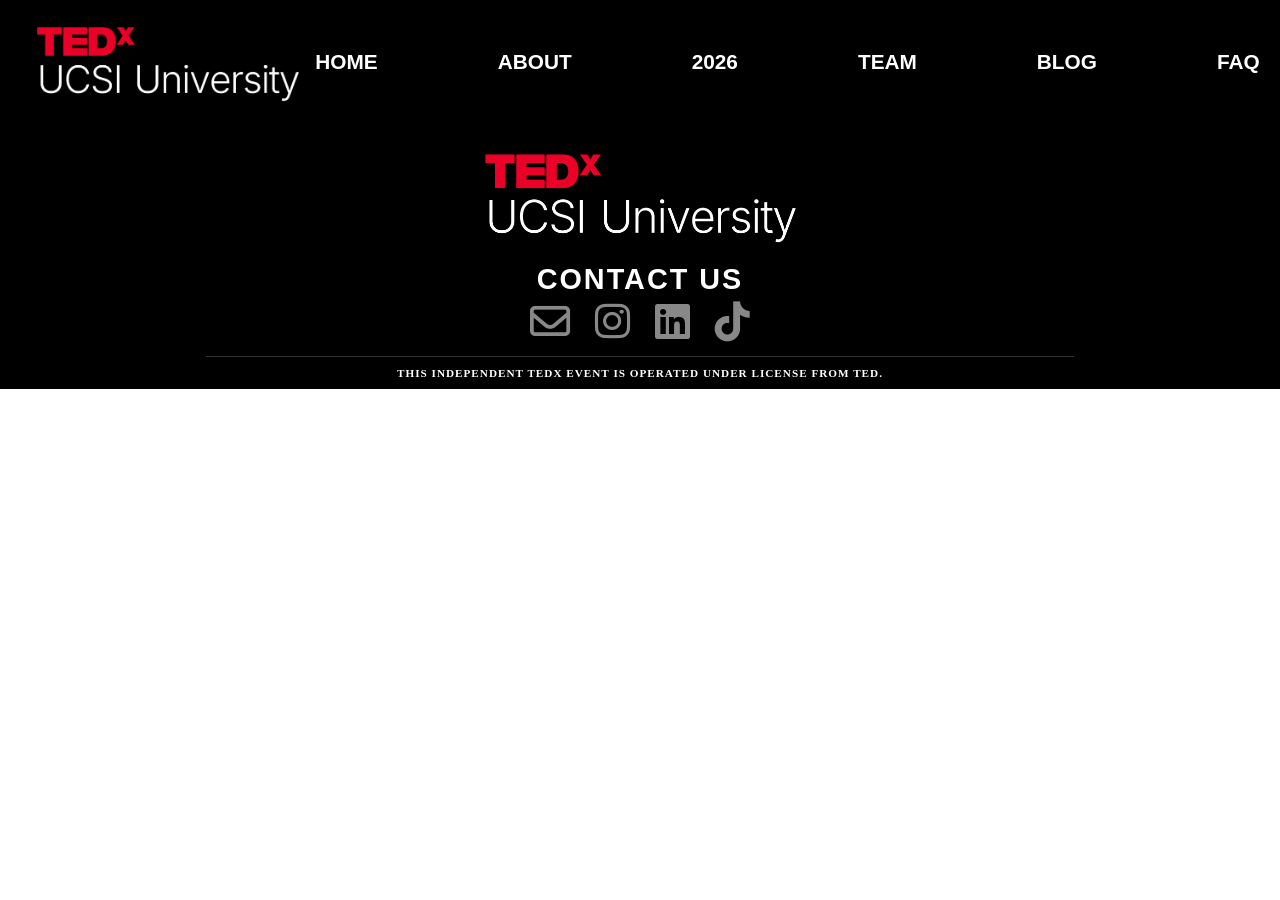
==== 2026.html @ f8093a74 "First draft for mobile view" ====
<!DOCTYPE html>
<html>
    <head>
        <meta charset="UTF-8">
        <meta name="viewport" content="width=device-width, initial-scale=1.0">
        <!--Css for header and footer-->
            <link rel="stylesheet" href="./CSS/header.css">
            <link rel="stylesheet" href="./CSS/footer.css">
            <link rel="stylesheet" href="https://cdnjs.cloudflare.com/ajax/libs/font-awesome/6.0.0/css/all.min.css">
        <!--End of commend-->
        <!-- Below is css for this page only-->
            <link rel="stylesheet" href="./CSS/2026Page.css">
        <!-- End of Comment-->
    </head>
    <body>
        <header class="pc_header">
            <div class="logo_container">
                <a href="./index.html">
                    <img src="./resources/TEDxUCSI Logo (White).webp" alt="TEDxUCSI University Logo" class="logo-img">
                </a>
            </div>

            <input type="checkbox" id="menu-toggle" class="menu-checkbox">
            <label for="menu-toggle" class="hamburger-btn">
                <span></span>
                <span></span>
                <span></span>
            </label>
            
            <nav class="pc-nav">
                <ul>
                    <li> <a href="./index.html">Home</a> </li>
                    <li> <a href="./about.html">About</a> </li>
                    <li> <a href="#">2026</a> </li>
                    <li> <a href="./Team.html">Team</a> </li>
                    <li> <a href="">Blog</a> </li>
                    <li> <a href="./FAQ.html">FAQ</a> </li>
                </ul>
            </nav>
        </header>





        <footer class="footer">
            
            <div class="footer-logo-container">
                <img src="./resources/TEDxUCSI Logo (White).webp" alt="TEDxUCSI University Logo" class="footer-tedx-logo">
            </div>

            <div class="contact-section">
                <h3>CONTACT US</h3>
                <div class="social-media-icons">
                    <a href="mailto:tedxucsi2026@gmail.com" target="_blank"><i class="fa-regular fa-envelope"></i></a>
                    <a href="https://www.instagram.com/tedxucsi2026?igsh=a2pyb3RjNTJsa2dx"  target="_blank"><i class="fa-brands fa-instagram"></i></a>
                    <a href="https://www.linkedin.com/in/tedx-ucsi-university-1381083b3/"  target="_blank"><i class="fa-brands fa-linkedin"></i></a>
                    <a href="https://www.tiktok.com/@tedxucsi20264?_r=1&_t=ZS-96Vn5EjVBw5"  target="_blank"><i class="fa-brands fa-tiktok"></i></a>
                </div>
            </div>

            <p class="license-text"> THIS INDEPENDENT TEDx EVENT IS OPERATED UNDER LICENSE FROM TED.</p>
        </footer>
    </body>
</html>
---- CSS/header.css ----
*{
    margin:0;
    padding:0;
    box-sizing: border-box;
}

header.pc_header{
    background-color: black;
    display:flex;
    justify-content: space-between;
    align-items: center;
    padding:10px 20px;
}

/* Hide the mobile elements completely on Desktop PC view */
.menu-checkbox, .hamburger-btn {
    display: none;
}

img.logo-img{
    max-width:300px;
    max-height:100px;
}

nav.pc-nav{
    color:white;
    margin-left: auto;
    padding-right: 2rem;
}

.pc-nav ul{
    display:flex;
    list-style: none;
    gap: 7.5rem;
}

.pc-nav a{
    text-decoration: none;
    font-weight: 600;
    font-size: 1.3rem;
    transition: 0.3s;
    color:white;
    font-weight: bold;
    font-family: 'Helvetica', 'Arial', sans-serif;
    text-transform: uppercase;
}

.pc-nav a:hover{
    text-decoration: underline;
}

/* ===================================================
   MOBILE-ONLY RESPONSIVE BREAKPOINT (768px and below)
   =================================================== */
@media (max-width: 768px) {
    header.pc_header {
        position: relative; /* Anchor for absolute positioning */
        padding: 15px 20px;
    }

    /* 1. Make the Hamburger lines visible on phones */
    .hamburger-btn {
        display: flex;
        flex-direction: column;
        gap: 5px;
        cursor: pointer;
        padding: 5px;
    }

    .hamburger-btn span {
        display: block;
        width: 28px;
        height: 3px;
        background-color: white;
        transition: 0.3s ease;
    }

    /* 2. Convert Nav into a vertical full-width dropdown box */
    nav.pc-nav {
        display: none; /* Hidden by default */
        position: absolute;
        top: 100%; /* Drops down flush beneath header bar */
        left: 0;
        width: 100%;
        background-color: #0c0c0c; /* Dark premium backdrop */
        padding: 25px 0;
        margin-left: 0;
        z-index: 999;
    }
    .pc-nav ul {
        flex-direction: column; /* Flips horizontally into a neat column list */
        align-items: center;
        gap: 2rem; /* Comfortable touch target sizing for fingers */
    }
    .pc-nav a {
        font-size: 1.2rem;
        display: block;
        width: 100%;
        text-align: center;
    }

    /* 4. Trigger state to open menu when checkbox is activated */
    .menu-checkbox:checked ~ nav.pc-nav {
        display: block;
    }

    /* 5. Animation logic to turn the hamburger into a red 'X' when open */
    .menu-checkbox:checked ~ .hamburger-btn span:nth-child(1) {
        transform: translateY(8px) rotate(45deg);
        background-color: #e62b1e; /* Iconic TED Red */
    }
    .menu-checkbox:checked ~ .hamburger-btn span:nth-child(2) {
        opacity: 0;
    }
    .menu-checkbox:checked ~ .hamburger-btn span:nth-child(3) {
        transform: translateY(-8px) rotate(-45deg);
        background-color: #e62b1e;
    }
}
---- CSS/footer.css ----
.footer-tedx-logo {
    width: 100%;
    max-width: 350px;
    height: auto;
    display: block;
    margin: 0 auto 5px auto; 
}

.footer{
    background-color: black;
    color:white;
    padding: 10px 20px;
    display: flex;
    flex-direction: column;
    align-items: center;
    text-align: center;
    gap: 5px;
}

.contact-section h3 {
    font-family: 'Bebas Neue', sans-serif;
    letter-spacing: 2px;
    font-size: 1.8rem;
    margin: 0;
    padding: 0;
}

.social-media-icons {
    display: flex;
    justify-content: center;
    gap: 25px;
    margin-top: 5px;
}

.social-media-icons a {
    text-decoration: none;
}

.social-media-icons a i {
    color: #888888; /* The Grey you wanted */
    font-size: 2.5rem; /* Larger size */
    transition: 0.3s;
}

.social-media-icons a i:hover {
    color: #ffffff; /* Turns white on hover */
    transform: scale(1.1); /* Subtle grow effect */
}

.license-text {
    font-size: 0.7rem;
    font-weight: 800;
    letter-spacing: 1px;
    text-transform: uppercase;
    border-top: 1px solid #333; /* The horizontal line */
    padding-top: 10px;
    margin-top: 10px;
    width: 70%; /* Narrower line to look more centralized */
    text-align: center;
}

/* ===================================================
   GLOBAL FOOTER MOBILE SCALING
   =================================================== */
@media (max-width: 768px) {
    .footer {
        padding: 40px 15px; /* Shrinks container box height room */
    }

    .footer-tedx-logo {
        max-width: 240px; /* Scales down official logo image presentation slightly */
    }

    .contact-section h3 {
        font-size: 1.5rem;
    }

    .social-icons {
        gap: 30px; /* Widens clickable thumb layout targets for mobile fingers */
    }

    .social-icons a i {
        font-size: 1.8rem; /* Scales icon glyphs gracefully */
    }

    .license-text {
        width: 90%; /* Expands separator border line to frame mobile screen edges beautifully */
        font-size: 0.6rem;
        line-height: 1.5;
    }
}
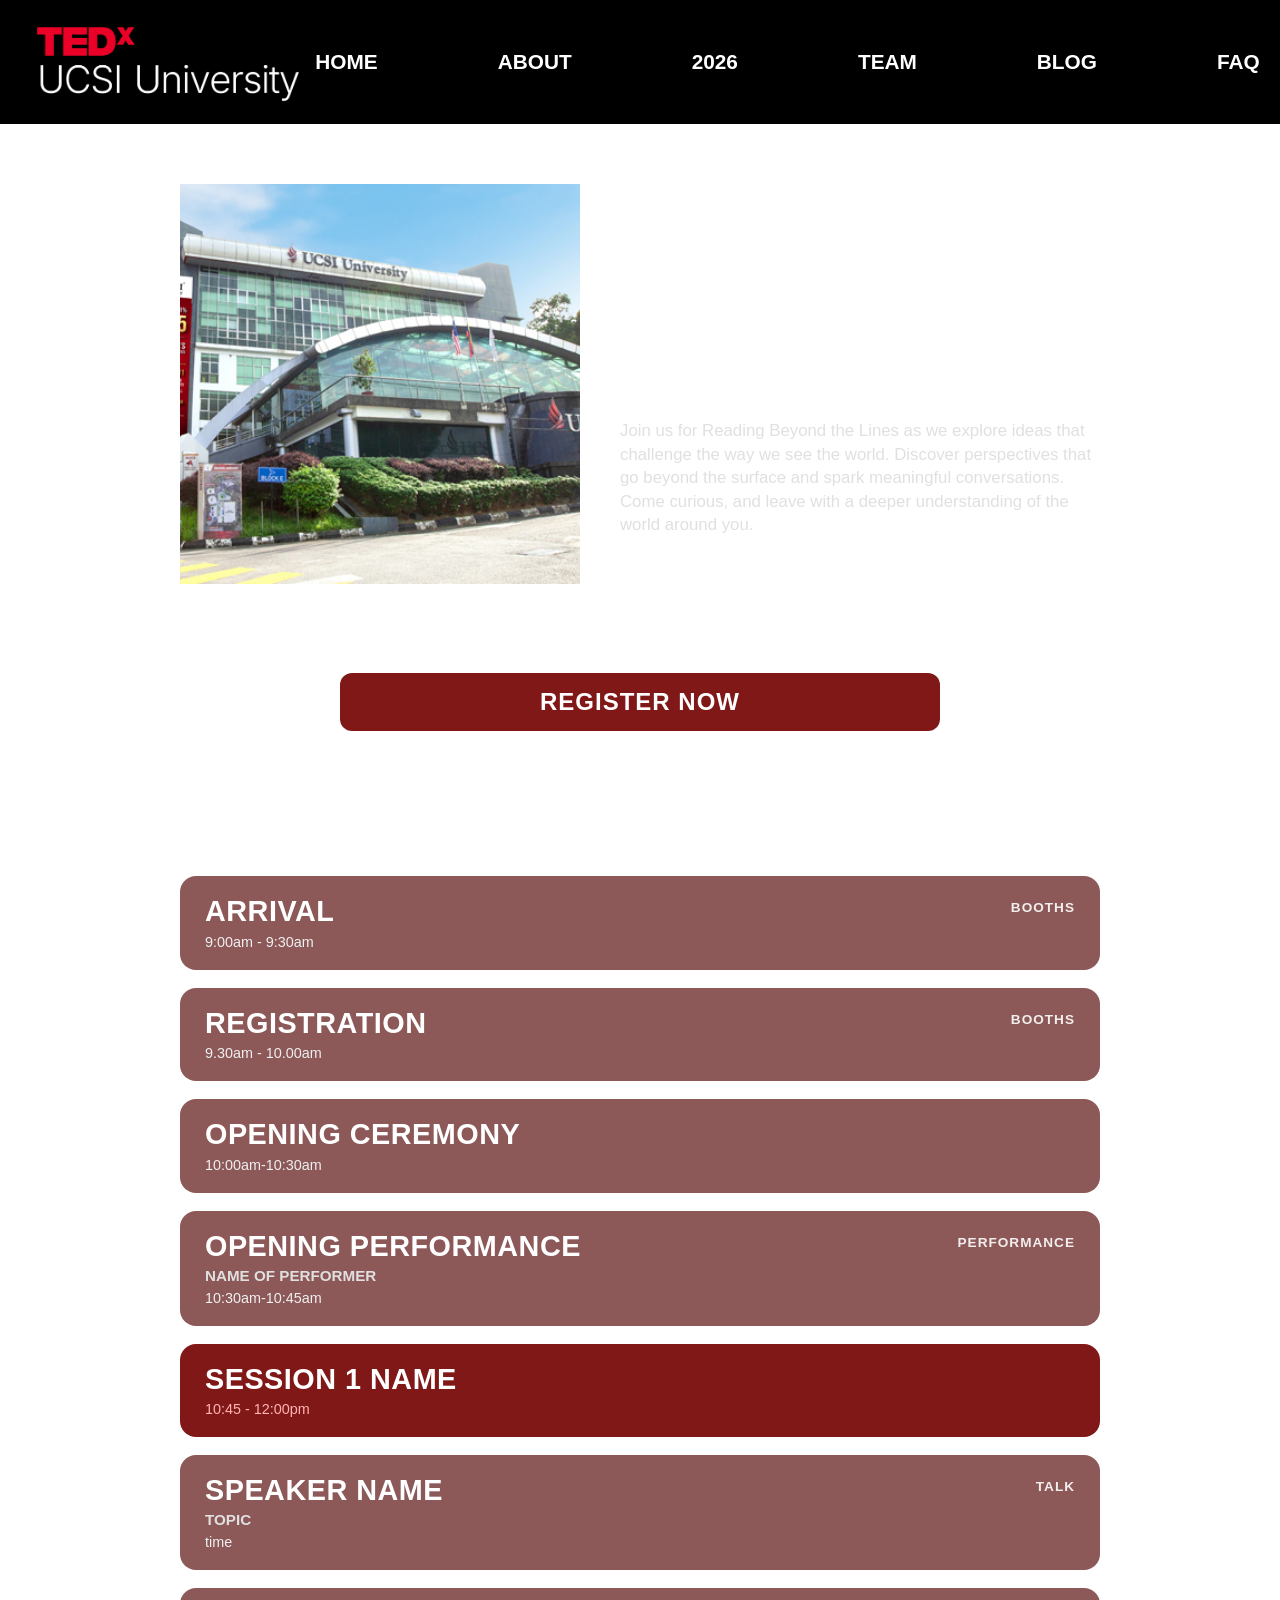
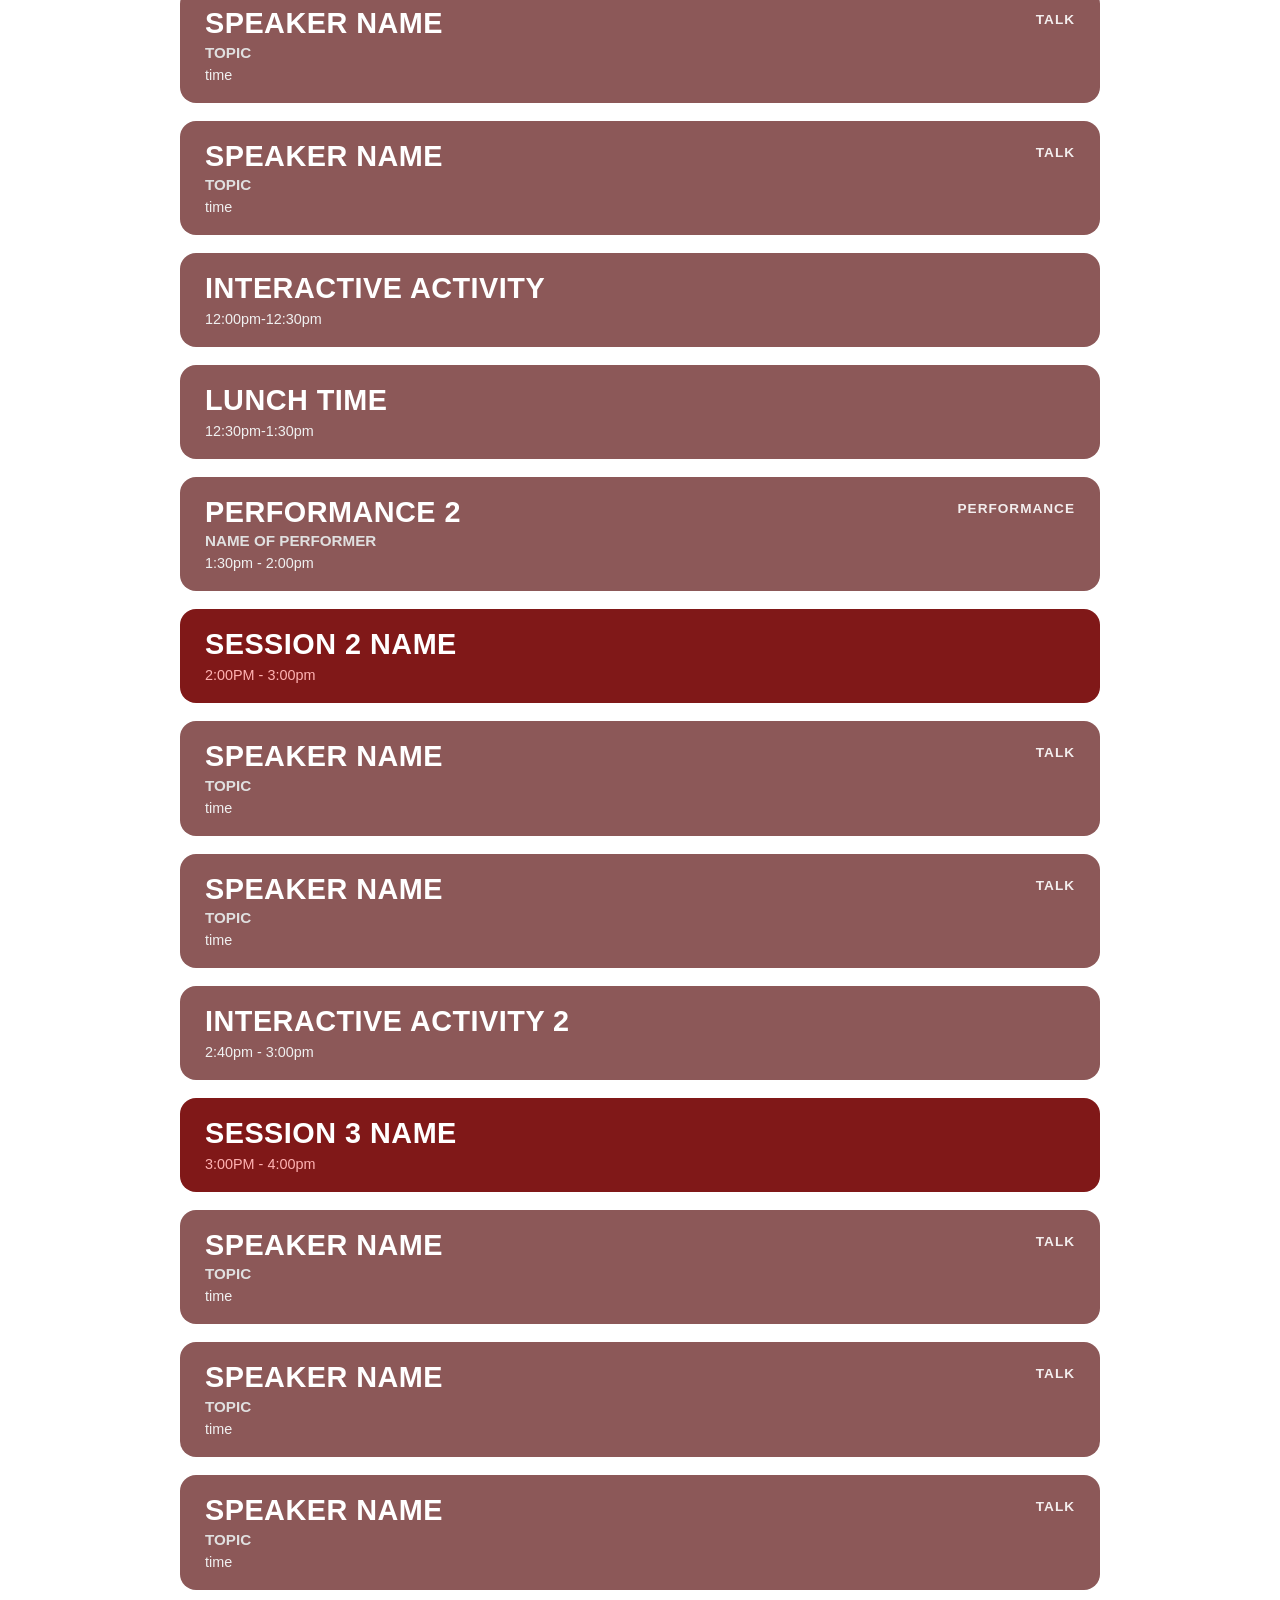
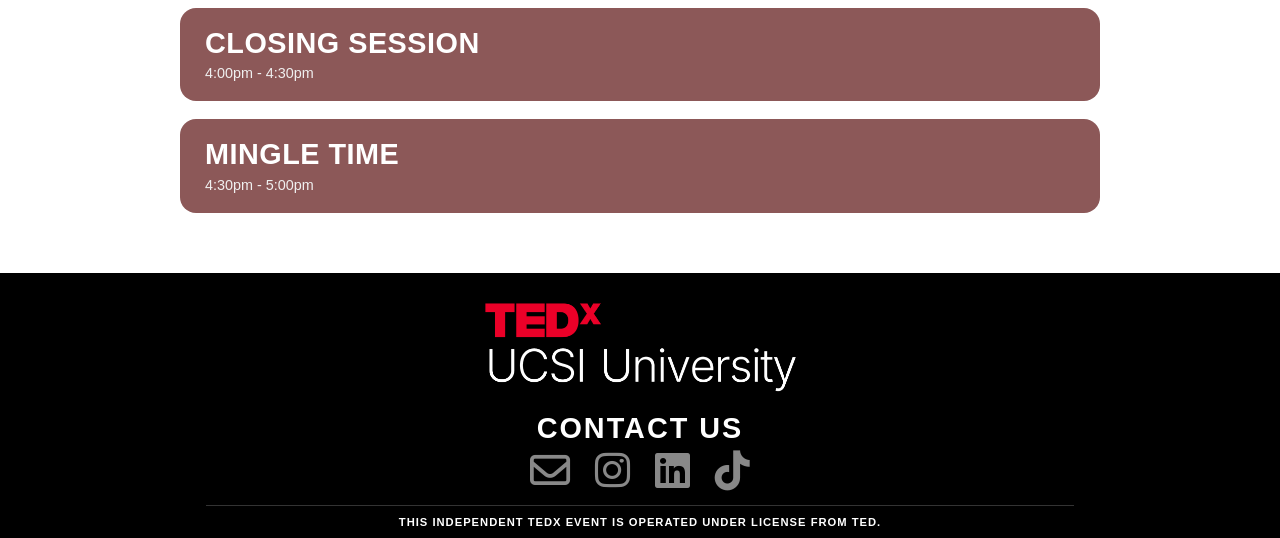
==== commit 054a7239: "Created 2026 page html, css, and javascript" ====
--- a/2026.html
+++ b/2026.html
@@ -39,8 +39,359 @@
             </nav>
         </header>
 
-
-
+        <script src="./Javascript/2026.js"></script>
+
+        <section class="hero-section">
+            <div class="container">
+                
+                <!-- Left Column: Image and Location -->
+                <div class="left-col">
+                    <div class="image-wrapper">
+                        <img src="./resources/About_img_1.png" alt="Main Logo Thingy" class="placeholder-img">
+                    </div>
+                    <div class="location-info">
+                        <p class="date-text">DATE</p>
+                        <p class="venue-text">UCSI UNIVERSITY, BLOCK G, BLAH BAH</p>
+                    </div>
+                </div>
+
+                <!-- Right Column: Event Details -->
+                <div class="right-col">
+                    <h1 class="event-highlights">
+                        8 SPEAKERS<br>
+                        3 SECTION<br>
+                        2 PERFORMANCES<br>
+                        ACTIVTIES<br>
+                        REFRESHMENTS
+                    </h1>
+                    <p class="event-description">
+                        Join us for Reading Beyond the Lines as we explore ideas that challenge the way we see the world. Discover perspectives that go beyond the surface and spark meaningful conversations. Come curious, and leave with a deeper understanding of the world around you.
+                    </p>
+                </div>
+
+            </div>
+
+            <!-- Centered Register Button -->
+            <div class="button-container">
+                <a href="#" class="register-btn">REGISTER NOW</a>
+            </div>
+        </section>
+        
+        <section class="schedule-section">
+            <h2 class="section-title">YOUR DAY AHEAD:</h2>
+
+            <div class="schedule-container">
+                
+                <div class="schedule-card variant-light">
+                    <div class="card-left">
+                        <h3 class="card-title">Arrival</h3>
+                        <p class="card-subtitle">9:00am - 9:30am</p>
+                    </div>
+                    <div class="card-right">
+                        <span class="category-tag">BOOTHS</span>
+                    </div>
+                </div>
+
+                <div class="schedule-card variant-light">
+                    <div class="card-left">
+                        <h3 class="card-title">REGISTRATION</h3>
+                        <p class="card-subtitle">9.30am - 10.00am</p>
+                    </div>
+                    <div class="card-right">
+                        <span class="category-tag">BOOTHS</span>
+                    </div>
+                </div>
+
+                <div class="schedule-card variant-light">
+                    <div class="card-left">
+                        <h3 class="card-title">OPENING CEREMONY</h3>
+                        <p class="card-subtitle">10:00am-10:30am</p>
+                    </div>
+                    <div class="card-right"></div>
+                </div>
+
+                <div class="schedule-card variant-light clickable-card" 
+                    data-popup-target
+                    data-name="PERFORMANCE TITLE"
+                    data-title="By NAME OF PERFORMER"
+                    data-image="./resources/About_img_1.png"
+                    data-bio="An acoustic musical performance designed to inspire creative thinking and cultural harmony during the break.">
+                    <div class="card-left">
+                        <h3 class="card-title">OPENING PERFORMANCE</h3>
+                        <p class="card-extra-info">NAME OF PERFORMER</p>
+                        <p class="card-subtitle">10:30am-10:45am</p>
+                    </div>
+                    <div class="card-right">
+                        <span class="category-tag">PERFORMANCE</span>
+                    </div>
+                </div>
+
+                <div class="schedule-card variant-dark">
+                    <div class="card-left">
+                        <h3 class="card-title">SESSION 1 NAME</h3>
+                        <p class="card-subtitle highlight-time">10:45 - 12:00pm</p>
+                    </div>
+                    <div class="card-right"></div>
+                </div>
+
+                <div class="schedule-card variant-light clickable-card" 
+                    data-popup-target
+                    data-name="SPEAKER 1"
+                    data-title="Thier title: professor smt"
+                    data-image="https://picsum.photos/400/400"
+                    data-bio="Professor Smt is an expert in computer science education at UCSI. This talk covers emerging trends in infrastructure, networking, and security frameworks for 2026.">
+                    <div class="card-left">
+                        <h3 class="card-title">SPEAKER NAME</h3>
+                        <p class="card-extra-info">topic</p>
+                        <p class="card-subtitle">time</p>
+                    </div>
+                    <div class="card-right">
+                        <span class="category-tag">TALK</span>
+                    </div>
+                </div>
+
+                <div class="schedule-card variant-light clickable-card" 
+                    data-popup-target
+                    data-name="SPEAKER 2"
+                    data-title="Thier title: professor smt"
+                    data-image="https://picsum.photos/400/400"
+                    data-bio="Professor Smt is an expert in computer science education at UCSI. This talk covers emerging trends in infrastructure, networking, and security frameworks for 2026.">
+                    <div class="card-left">
+                        <h3 class="card-title">SPEAKER NAME</h3>
+                        <p class="card-extra-info">topic</p>
+                        <p class="card-subtitle">time</p>
+                    </div>
+                    <div class="card-right">
+                        <span class="category-tag">TALK</span>
+                    </div>
+                </div>
+
+                <div class="schedule-card variant-light clickable-card" 
+                    data-popup-target
+                    data-name="SPEAKER 3"
+                    data-title="Thier title: professor smt"
+                    data-image="https://picsum.photos/400/400"
+                    data-bio="Professor Smt is an expert in computer science education at UCSI. This talk covers emerging trends in infrastructure, networking, and security frameworks for 2026.">
+                    <div class="card-left">
+                        <h3 class="card-title">SPEAKER NAME</h3>
+                        <p class="card-extra-info">topic</p>
+                        <p class="card-subtitle">time</p>
+                    </div>
+                    <div class="card-right">
+                        <span class="category-tag">TALK</span>
+                    </div>
+                </div>
+
+                <div class="schedule-card variant-light">
+                    <div class="card-left">
+                        <h3 class="card-title">INTERACTIVE ACTIVITY</h3>
+                        <p class="card-subtitle">12:00pm-12:30pm</p>
+                    </div>
+                    <div class="card-right"></div>
+                </div>
+
+                <div class="schedule-card variant-light">
+                    <div class="card-left">
+                        <h3 class="card-title">LUNCH TIME</h3>
+                        <p class="card-subtitle">12:30pm-1:30pm</p>
+                    </div>
+                    <div class="card-right"></div>
+                </div>
+
+                <div class="schedule-card variant-light clickable-card" 
+                    data-popup-target
+                    data-name="PERFORMANCE TITLE"
+                    data-title="By NAME OF PERFORMER"
+                    data-image="./resources/About_img_1.png"
+                    data-bio="An acoustic musical performance designed to inspire creative thinking and cultural harmony during the break.">
+                    <div class="card-left">
+                        <h3 class="card-title">PERFORMANCE 2</h3>
+                        <p class="card-extra-info">NAME OF PERFORMER</p>
+                        <p class="card-subtitle">1:30pm - 2:00pm</p>
+                    </div>
+                    <div class="card-right">
+                        <span class="category-tag">PERFORMANCE</span>
+                    </div>
+                </div>
+
+                <div class="schedule-card variant-dark">
+                    <div class="card-left">
+                        <h3 class="card-title">SESSION 2 NAME</h3>
+                        <p class="card-subtitle highlight-time">2:00PM - 3:00pm</p>
+                    </div>
+                    <div class="card-right"></div>
+                </div>
+
+                <div class="schedule-card variant-light clickable-card" 
+                    data-popup-target
+                    data-name="SPEAKER 4"
+                    data-title="Thier title: professor smt"
+                    data-image="https://picsum.photos/400/400"
+                    data-bio="Professor Smt is an expert in computer science education at UCSI. This talk covers emerging trends in infrastructure, networking, and security frameworks for 2026.">
+                    <div class="card-left">
+                        <h3 class="card-title">SPEAKER NAME</h3>
+                        <p class="card-extra-info">topic</p>
+                        <p class="card-subtitle">time</p>
+                    </div>
+                    <div class="card-right">
+                        <span class="category-tag">TALK</span>
+                    </div>
+                </div>
+
+                <div class="schedule-card variant-light clickable-card" 
+                    data-popup-target
+                    data-name="SPEAKER 5"
+                    data-title="Thier title: professor smt"
+                    data-image="https://picsum.photos/400/400"
+                    data-bio="Professor Smt is an expert in computer science education at UCSI. This talk covers emerging trends in infrastructure, networking, and security frameworks for 2026.">
+                    <div class="card-left">
+                        <h3 class="card-title">SPEAKER NAME</h3>
+                        <p class="card-extra-info">topic</p>
+                        <p class="card-subtitle">time</p>
+                    </div>
+                    <div class="card-right">
+                        <span class="category-tag">TALK</span>
+                    </div>
+                </div>
+
+                <div class="schedule-card variant-light">
+                    <div class="card-left">
+                        <h3 class="card-title">INTERACTIVE ACTIVITY 2</h3>
+                        <p class="card-subtitle">2:40pm - 3:00pm</p>
+                    </div>
+                    <div class="card-right"></div>
+                </div>
+
+                <div class="schedule-card variant-dark">
+                    <div class="card-left">
+                        <h3 class="card-title">SESSION 3 NAME</h3>
+                        <p class="card-subtitle highlight-time">3:00PM - 4:00pm</p>
+                    </div>
+                    <div class="card-right"></div>
+                </div>              
+
+                <div class="schedule-card variant-light clickable-card" 
+                    data-popup-target
+                    data-name="SPEAKER 6"
+                    data-title="Thier title: professor smt"
+                    data-image="https://picsum.photos/400/400"
+                    data-bio="Professor Smt is an expert in computer science education at UCSI. This talk covers emerging trends in infrastructure, networking, and security frameworks for 2026.">
+                    <div class="card-left">
+                        <h3 class="card-title">SPEAKER NAME</h3>
+                        <p class="card-extra-info">topic</p>
+                        <p class="card-subtitle">time</p>
+                    </div>
+                    <div class="card-right">
+                        <span class="category-tag">TALK</span>
+                    </div>
+                </div>
+
+                <div class="schedule-card variant-light clickable-card" 
+                    data-popup-target
+                    data-name="SPEAKER 7"
+                    data-title="Thier title: professor smt"
+                    data-image="https://picsum.photos/400/400"
+                    data-bio="Professor Smt is an expert in computer science education at UCSI. This talk covers emerging trends in infrastructure, networking, and security frameworks for 2026.">
+                    <div class="card-left">
+                        <h3 class="card-title">SPEAKER NAME</h3>
+                        <p class="card-extra-info">topic</p>
+                        <p class="card-subtitle">time</p>
+                    </div>
+                    <div class="card-right">
+                        <span class="category-tag">TALK</span>
+                    </div>
+                </div>
+
+                <div class="schedule-card variant-light clickable-card" 
+                    data-popup-target
+                    data-name="SPEAKER 8"
+                    data-title="Thier title: professor smt"
+                    data-image="https://picsum.photos/400/400"
+                    data-bio="Professor Smt is an expert in computer science education at UCSI. This talk covers emerging trends in infrastructure, networking, and security frameworks for 2026.">
+                    <div class="card-left">
+                        <h3 class="card-title">SPEAKER NAME</h3>
+                        <p class="card-extra-info">topic</p>
+                        <p class="card-subtitle">time</p>
+                    </div>
+                    <div class="card-right">
+                        <span class="category-tag">TALK</span>
+                    </div>
+                </div>
+
+                <div class="schedule-card variant-light">
+                    <div class="card-left">
+                        <h3 class="card-title">CLOSING SESSION</h3>
+                        <p class="card-subtitle">4:00pm - 4:30pm</p>
+                    </div>
+                    <div class="card-right"></div>
+                </div>
+
+                <div class="schedule-card variant-light">
+                    <div class="card-left">
+                        <h3 class="card-title">MINGLE TIME</h3>
+                        <p class="card-subtitle">4:30pm - 5:00pm</p>
+                    </div>
+                    <div class="card-right"></div>
+                </div>
+
+                <!--
+                <div class="schedule-card variant-light clickable-card" 
+                    data-popup-target
+                    data-name="PERFORMANCE TITLE"
+                    data-title="By NAME OF PERFORMER"
+                    data-image="./resources/About_img_1.png"
+                    data-bio="An acoustic musical performance designed to inspire creative thinking and cultural harmony during the break.">
+                    <div class="card-left">
+                        <h3 class="card-title">PERFORMANCE TITLE</h3>
+                        <p class="card-extra-info">NAME OF PERFORMER</p>
+                        <p class="card-subtitle">time</p>
+                    </div>
+                    <div class="card-right">
+                        <span class="category-tag">PERFORMANCE</span>
+                    </div>
+                </div>
+
+                <div class="schedule-card variant-light clickable-card" 
+                    data-popup-target
+                    data-name="SPEAKER NAME"
+                    data-title="Thier title: professor smt"
+                    data-image="https://picsum.photos/400/400"
+                    data-bio="Professor Smt is an expert in computer science education at UCSI. This talk covers emerging trends in infrastructure, networking, and security frameworks for 2026.">
+                    <div class="card-left">
+                        <h3 class="card-title">SPEAKER NAME</h3>
+                        <p class="card-extra-info">topic</p>
+                        <p class="card-subtitle">time</p>
+                    </div>
+                    <div class="card-right">
+                        <span class="category-tag">TALK</span>
+                    </div>
+                </div>
+                -->
+
+            </div>
+        </section>
+
+        <div id="popupOverlay" class="popup-overlay">
+            <div class="popup-content">
+                <div class="popup-header">
+                    <button id="closeBtn" class="close-btn">Close</button>
+                </div>
+                
+                <div class="popup-body">
+                    <div class="popup-image-wrapper">
+                        <img id="popupImg" src="" alt="Speaker Photo" class="popup-img">
+                    </div>
+                    
+                    <h2 id="popupSpeakerName" class="popup-speaker-name"></h2>
+                    <p id="popupSpeakerTitle" class="popup-speaker-title"></p>
+                    
+                    <div class="popup-details">
+                        <h3>About</h3>
+                        <p id="popupDescription" class="popup-description"></p>
+                    </div>
+                </div>
+            </div>
+        </div>
 
 
         <footer class="footer">
@@ -61,5 +412,9 @@
 
             <p class="license-text"> THIS INDEPENDENT TEDx EVENT IS OPERATED UNDER LICENSE FROM TED.</p>
         </footer>
+
+
+        <script src="./Javascript/2026.js"></script>
+
     </body>
 </html>
--- a/CSS/header.css
+++ b/CSS/header.css
@@ -1,97 +1,129 @@
+/* ===================================================
+   1. GLOBAL RESET AND BASE UTILITIES
+   =================================================== */
 *{
-    margin:0;
-    padding:0;
+    margin: 0;
+    padding: 0;
     box-sizing: border-box;
 }
 
-header.pc_header{
+/* ===================================================
+   2. DESKTOP VIEW STYLES (Screen size above 768px)
+   =================================================== */
+header.pc_header {
     background-color: black;
-    display:flex;
+    display: flex;
     justify-content: space-between;
     align-items: center;
-    padding:10px 20px;
+    padding: 10px 20px;
+    width: 100%;
 }
 
-/* Hide the mobile elements completely on Desktop PC view */
-.menu-checkbox, .hamburger-btn {
-    display: none;
+img.logo-img {
+    max-width: 300px;
+    max-height: 100px;
 }
 
-img.logo-img{
-    max-width:300px;
-    max-height:100px;
-}
-
-nav.pc-nav{
-    color:white;
+nav.pc-nav {
+    color: white;
     margin-left: auto;
     padding-right: 2rem;
 }
 
-.pc-nav ul{
-    display:flex;
+.pc-nav ul {
+    display: flex;
     list-style: none;
     gap: 7.5rem;
 }
 
-.pc-nav a{
+.pc-nav a {
     text-decoration: none;
     font-weight: 600;
     font-size: 1.3rem;
     transition: 0.3s;
-    color:white;
+    color: white;
     font-weight: bold;
     font-family: 'Helvetica', 'Arial', sans-serif;
     text-transform: uppercase;
 }
 
-.pc-nav a:hover{
+.pc-nav a:hover {
     text-decoration: underline;
 }
 
+/* PERMANENTLY HIDE MOBILE HOOKS ON MONITORS */
+.menu-checkbox, 
+.hamburger-btn {
+    display: none;
+}
+
 /* ===================================================
-   MOBILE-ONLY RESPONSIVE BREAKPOINT (768px and below)
+   3. MOBILE RESPONSIVE MEDIA BREAKPOINT (768px and below)
    =================================================== */
 @media (max-width: 768px) {
     header.pc_header {
-        position: relative; /* Anchor for absolute positioning */
-        padding: 15px 20px;
+        position: relative;
+        display: flex;
+        flex-direction: row; 
+        justify-content: space-between;
+        align-items: center;
+        padding: 10px 15px; 
+        width: 100%;
+        overflow: visible; /* Allows the absolute menu tray to drop out downwards */
     }
 
-    /* 1. Make the Hamburger lines visible on phones */
+    img.logo-img {
+        width: 150px; 
+        max-width: 150px; 
+        height: auto; 
+        display: block;
+    }
+
+    /* Force the interactive checkbox tracker out of layout space */
+    .menu-checkbox {
+        display: none !important;
+    }
+
+    /* Make Hamburger Button visible on mobile screens */
     .hamburger-btn {
-        display: flex;
+        display: flex !important; /* Explicitly forces visibility over page overrides */
         flex-direction: column;
         gap: 5px;
         cursor: pointer;
-        padding: 5px;
+        z-index: 1000;
     }
 
     .hamburger-btn span {
         display: block;
-        width: 28px;
+        width: 24px; 
         height: 3px;
         background-color: white;
         transition: 0.3s ease;
     }
 
-    /* 2. Convert Nav into a vertical full-width dropdown box */
+    /* CONVERT NAV BAR INTO AN ABSOLUTE DROPDOWN PANELS BOX */
     nav.pc-nav {
-        display: none; /* Hidden by default */
+        display: none !important; /* Forces the box to hide completely until targeted */
         position: absolute;
-        top: 100%; /* Drops down flush beneath header bar */
+        top: 100%; 
         left: 0;
         width: 100%;
-        background-color: #0c0c0c; /* Dark premium backdrop */
+        background-color: #0c0c0c; 
         padding: 25px 0;
         margin-left: 0;
         z-index: 999;
     }
+
+    /* Re-orient wide horizontal links into vertical column item tracks */
     .pc-nav ul {
-        flex-direction: column; /* Flips horizontally into a neat column list */
+        display: flex;
+        flex-direction: column; 
         align-items: center;
-        gap: 2rem; /* Comfortable touch target sizing for fingers */
+        gap: 1.8rem; 
+        padding-right: 0; 
+        padding-left: 0;
     }
+
     .pc-nav a {
         font-size: 1.2rem;
         display: block;
@@ -99,15 +131,15 @@
         text-align: center;
     }
 
-    /* 4. Trigger state to open menu when checkbox is activated */
+    /* THE CSS DROPDOWN HOOK: Shows the menu tray layout instantly when clicked */
     .menu-checkbox:checked ~ nav.pc-nav {
-        display: block;
+        display: block !important; /* Overrides the initial hidden block layout constraint */
     }
-
-    /* 5. Animation logic to turn the hamburger into a red 'X' when open */
+    
+    /* Micro-animation: Morphs hamburger bars into a clean Red 'X' when menu tray is open */
     .menu-checkbox:checked ~ .hamburger-btn span:nth-child(1) {
         transform: translateY(8px) rotate(45deg);
-        background-color: #e62b1e; /* Iconic TED Red */
+        background-color: #e62b1e;
     }
     .menu-checkbox:checked ~ .hamburger-btn span:nth-child(2) {
         opacity: 0;
--- a/CSS/footer.css
+++ b/CSS/footer.css
@@ -1,3 +1,6 @@
+/* ===================================================
+   DESKTOP STYLES (Screen size above 768px)
+   =================================================== */
 .footer-tedx-logo {
     width: 100%;
     max-width: 350px;
@@ -6,9 +9,9 @@
     margin: 0 auto 5px auto; 
 }
 
-.footer{
+.footer {
     background-color: black;
-    color:white;
+    color: white;
     padding: 10px 20px;
     display: flex;
     flex-direction: column;
@@ -37,14 +40,14 @@
 }
 
 .social-media-icons a i {
-    color: #888888; /* The Grey you wanted */
-    font-size: 2.5rem; /* Larger size */
+    color: #888888;
+    font-size: 2.5rem;
     transition: 0.3s;
 }
 
 .social-media-icons a i:hover {
-    color: #ffffff; /* Turns white on hover */
-    transform: scale(1.1); /* Subtle grow effect */
+    color: #ffffff;
+    transform: scale(1.1);
 }
 
 .license-text {
@@ -52,40 +55,40 @@
     font-weight: 800;
     letter-spacing: 1px;
     text-transform: uppercase;
-    border-top: 1px solid #333; /* The horizontal line */
+    border-top: 1px solid #333;
     padding-top: 10px;
     margin-top: 10px;
-    width: 70%; /* Narrower line to look more centralized */
+    width: 70%;
     text-align: center;
 }
 
 /* ===================================================
-   GLOBAL FOOTER MOBILE SCALING
+   GLOBAL FOOTER MOBILE SCALING (768px and below)
    =================================================== */
 @media (max-width: 768px) {
     .footer {
-        padding: 40px 15px; /* Shrinks container box height room */
+        padding: 20px 15px; /* FIXED: Shaved down so it stays snug and compact on mobile */
     }
 
     .footer-tedx-logo {
-        max-width: 240px; /* Scales down official logo image presentation slightly */
+        max-width: 180px; /* FIXED: Visually downscaled the massive logo box to sit nicely */
     }
 
     .contact-section h3 {
-        font-size: 1.5rem;
+        font-size: 0.95rem; /* FIXED: Balanced heading size for mobile viewports */
     }
 
-    .social-icons {
-        gap: 30px; /* Widens clickable thumb layout targets for mobile fingers */
+    .social-media-icons {
+        gap: 20px; /* FIXED: Adjusted class name match and spacing for finger targets */
     }
 
-    .social-icons a i {
-        font-size: 1.8rem; /* Scales icon glyphs gracefully */
+    .social-media-icons a i {
+        font-size: 1.2rem; /* FIXED: Adjusted class name match to scale icons down elegantly */
     }
 
     .license-text {
-        width: 90%; /* Expands separator border line to frame mobile screen edges beautifully */
-        font-size: 0.6rem;
+        width: 90%;
+        font-size: 0.55rem; /* FIXED: Made copyright information more subtle */
         line-height: 1.5;
     }
 }
--- a/CSS/2026Page.css
+++ b/CSS/2026Page.css
@@ -0,0 +1,384 @@
+body {
+    background-image: url(../resources/Background.png);
+    font-family: 'Arial Black', 'Impact', sans-serif;
+    color: #ffffff;
+}
+
+/* Added responsive container handling for header spacing alignment */
+main {
+    width: 100%;
+    margin-top: 20px;
+}
+
+/* Hero Section Container */
+.hero-section {
+    position: relative;
+    width: 100%;
+    max-width: 1000px;
+    margin: 0 auto;
+    padding: 60px 40px;
+}
+
+/* Flex Layout for Content */
+.container {
+    display: flex;
+    justify-content: space-between;
+    align-items: flex-start;
+    gap: 40px;
+    margin-bottom: 40px;
+}
+
+/* Left Column Styling */
+.left-col {
+    flex: 1;
+    max-width: 400px;
+}
+
+.image-wrapper {
+    width: 100%;
+    aspect-ratio: 1 / 1;
+    display: flex;
+    align-items: center;
+    justify-content: center;
+    position: relative;
+    overflow: hidden;
+}
+
+.placeholder-img {
+    width: 100%;
+    height: 100%;
+    object-fit: cover;
+}
+
+.location-info {
+    margin-top: 15px;
+    font-family: 'Arial Black', sans-serif;
+    text-transform: uppercase;
+}
+
+.date-text {
+    font-size: 0.9rem;
+    color: #ffffff;
+    margin-bottom: 2px;
+}
+
+.venue-text {
+    font-size: 0.9rem;
+    color: #ffffff;
+}
+
+/* Right Column Styling */
+.right-col {
+    flex: 1.2;
+    display: flex;
+    flex-direction: column;
+    justify-content: flex-start;
+}
+
+.event-highlights {
+    font-size: 2.5rem;
+    line-height: 1.05;
+    font-weight: 900;
+    letter-spacing: 1px;
+    margin-bottom: 25px;
+    text-transform: uppercase;
+}
+
+.event-description {
+    font-family: 'Arial', sans-serif;
+    font-size: 1.05rem;
+    line-height: 1.4;
+    color: #e0e0e0;
+    font-weight: normal;
+}
+
+/* Button Styling */
+.button-container {
+    width: 100%;
+    display: flex;
+    justify-content: center;
+    margin-top: 20px;
+}
+
+.register-btn {
+    display: inline-block;
+    width: 100%;
+    max-width: 600px;
+    background-color: #801818;
+    color: #ffffff;
+    text-decoration: none;
+    text-align: center;
+    padding: 15px 0;
+    font-size: 1.5rem;
+    font-weight: 900;
+    letter-spacing: 1px;
+    border-radius: 12px;
+    text-transform: uppercase;
+    transition: background-color 0.2s ease;
+}
+
+.register-btn:hover {
+    background-color: #991f1f;
+}
+
+/* Schedule Section Styles */
+.schedule-section {
+    width: 100%;
+    max-width: 1000px;
+    margin: 0 auto;
+    padding: 20px 40px 60px 40px;
+}
+
+.section-title {
+    font-size: 2.2rem;
+    font-weight: 900;
+    text-transform: uppercase;
+    margin-bottom: 25px;
+    letter-spacing: 1px;
+}
+
+.schedule-container {
+    display: flex;
+    flex-direction: column;
+    gap: 18px;
+}
+
+/* Base Card Styling */
+.schedule-card {
+    display: flex;
+    justify-content: space-between;
+    align-items: flex-start;
+    padding: 20px 25px;
+    border-radius: 16px;
+    width: 100%;
+}
+
+/* Color Varieties */
+.variant-light {
+    background-color: #8c5858;
+}
+
+.variant-dark {
+    background-color: #801818;
+}
+
+/* Left Content Area */
+.card-left {
+    display: flex;
+    flex-direction: column;
+    justify-content: center;
+}
+
+.card-title {
+    font-size: 1.8rem;
+    font-weight: 900;
+    line-height: 1.1;
+    text-transform: uppercase;
+    letter-spacing: 0.5px;
+}
+
+.card-extra-info {
+    font-family: 'Arial', sans-serif;
+    font-size: 0.95rem;
+    font-weight: bold;
+    text-transform: uppercase;
+    margin-top: 4px;
+    color: #e0e0e0;
+}
+
+.card-subtitle {
+    font-family: 'Arial', sans-serif;
+    font-size: 0.9rem;
+    color: #f0f0f0;
+    margin-top: 6px;
+}
+
+.highlight-time {
+    color: #ffb3b3; 
+}
+
+/* Right Content Area (Labels) */
+.card-right {
+    display: flex;
+    align-items: flex-start;
+    padding-top: 4px;
+}
+
+.category-tag {
+    font-size: 0.85rem;
+    font-weight: 900;
+    letter-spacing: 1px;
+    text-transform: uppercase;
+    color: #ffffff;
+    opacity: 0.9;
+}
+
+/* Clickable states for schedule cards */
+.clickable-card {
+    cursor: pointer;
+    transition: transform 0.2s ease, filter 0.2s ease;
+}
+
+.clickable-card:hover {
+    filter: brightness(1.1);
+    transform: translateX(4px);
+}
+
+/* Popup Overlay Background */
+.popup-overlay {
+    position: fixed;
+    top: 0;
+    left: 0;
+    width: 100%;
+    height: 100%;
+    background-color: rgba(0, 0, 0, 0.4);
+    z-index: 2000; /* Raised layer value to stay on top of fixed header configs */
+    display: flex;
+    justify-content: flex-end;
+    opacity: 0;
+    pointer-events: none;
+    transition: opacity 0.3s ease;
+}
+
+/* Active State for Overlay */
+.popup-overlay.active {
+    opacity: 1;
+    pointer-events: auto;
+}
+
+/* Right Slide-out Panel Content */
+.popup-content {
+    width: 100%;
+    max-width: 450px;
+    height: 100%;
+    background-color: #000000;
+    color: #ffffff;
+    display: flex;
+    flex-direction: column;
+    padding: 30px;
+    box-shadow: -5px 0 25px rgba(0,0,0,0.5);
+    overflow-y: auto;
+    transform: translateX(100%);
+    transition: transform 0.3s ease;
+}
+
+/* Active State for Slide Panel */
+.popup-overlay.active .popup-content {
+    transform: translateX(0);
+}
+
+/* Header Area */
+.popup-header {
+    display: flex;
+    justify-content: flex-end;
+    margin-bottom: 30px;
+}
+
+.close-btn {
+    background: none;
+    border: none;
+    color: #ffffff;
+    font-family: 'Arial', sans-serif;
+    font-size: 1.1rem;
+    font-weight: bold;
+    cursor: pointer;
+    text-transform: capitalize;
+    opacity: 0.9;
+}
+
+.close-btn:hover {
+    opacity: 1;
+}
+
+/* Body Content Area */
+.popup-body {
+    display: flex;
+    flex-direction: column;
+}
+
+.popup-image-wrapper {
+    width: 100%;
+    aspect-ratio: 1 / 1;
+    margin-bottom: 25px;
+    overflow: hidden;
+}
+
+.popup-img {
+    width: 100%;
+    height: 100%;
+    object-fit: cover;
+}
+
+.popup-speaker-name {
+    font-size: 2.2rem;
+    font-weight: 900;
+    text-transform: uppercase;
+    line-height: 1.1;
+    letter-spacing: 0.5px;
+    margin-bottom: 8px;
+}
+
+.popup-speaker-title {
+    font-family: 'Arial', sans-serif;
+    font-size: 1.1rem;
+    color: #cccccc;
+    margin-bottom: 35px;
+}
+
+/* Details Section */
+.popup-details h3 {
+    font-size: 1.4rem;
+    font-weight: 900;
+    text-transform: uppercase;
+    margin-bottom: 10px;
+}
+
+.popup-description {
+    font-family: 'Arial', sans-serif;
+    font-size: 1rem;
+    line-height: 1.5;
+    color: #ffffff;
+    word-break: break-all;
+}
+
+/* Responsive Configurations */
+@media (max-width: 768px) {
+    .container {
+        flex-direction: column;
+        align-items: center;
+    }
+    
+    .left-col, .right-col {
+        width: 100%;
+        max-width: 100%;
+    }
+    
+    .event-highlights {
+        font-size: 2rem;
+        margin-top: 20px;
+    }
+}
+
+@media (max-width: 600px) {
+    .schedule-card {
+        flex-direction: column;
+        gap: 10px;
+        padding: 15px 20px;
+    }
+    
+    .card-title {
+        font-size: 1.4rem;
+    }
+    
+    .card-right {
+        align-self: flex-start;
+        padding-top: 0;
+    }
+}
+
+@media (max-width: 480px) {
+    .popup-content {
+        max-width: 100%;
+        padding: 20px;
+    }
+}
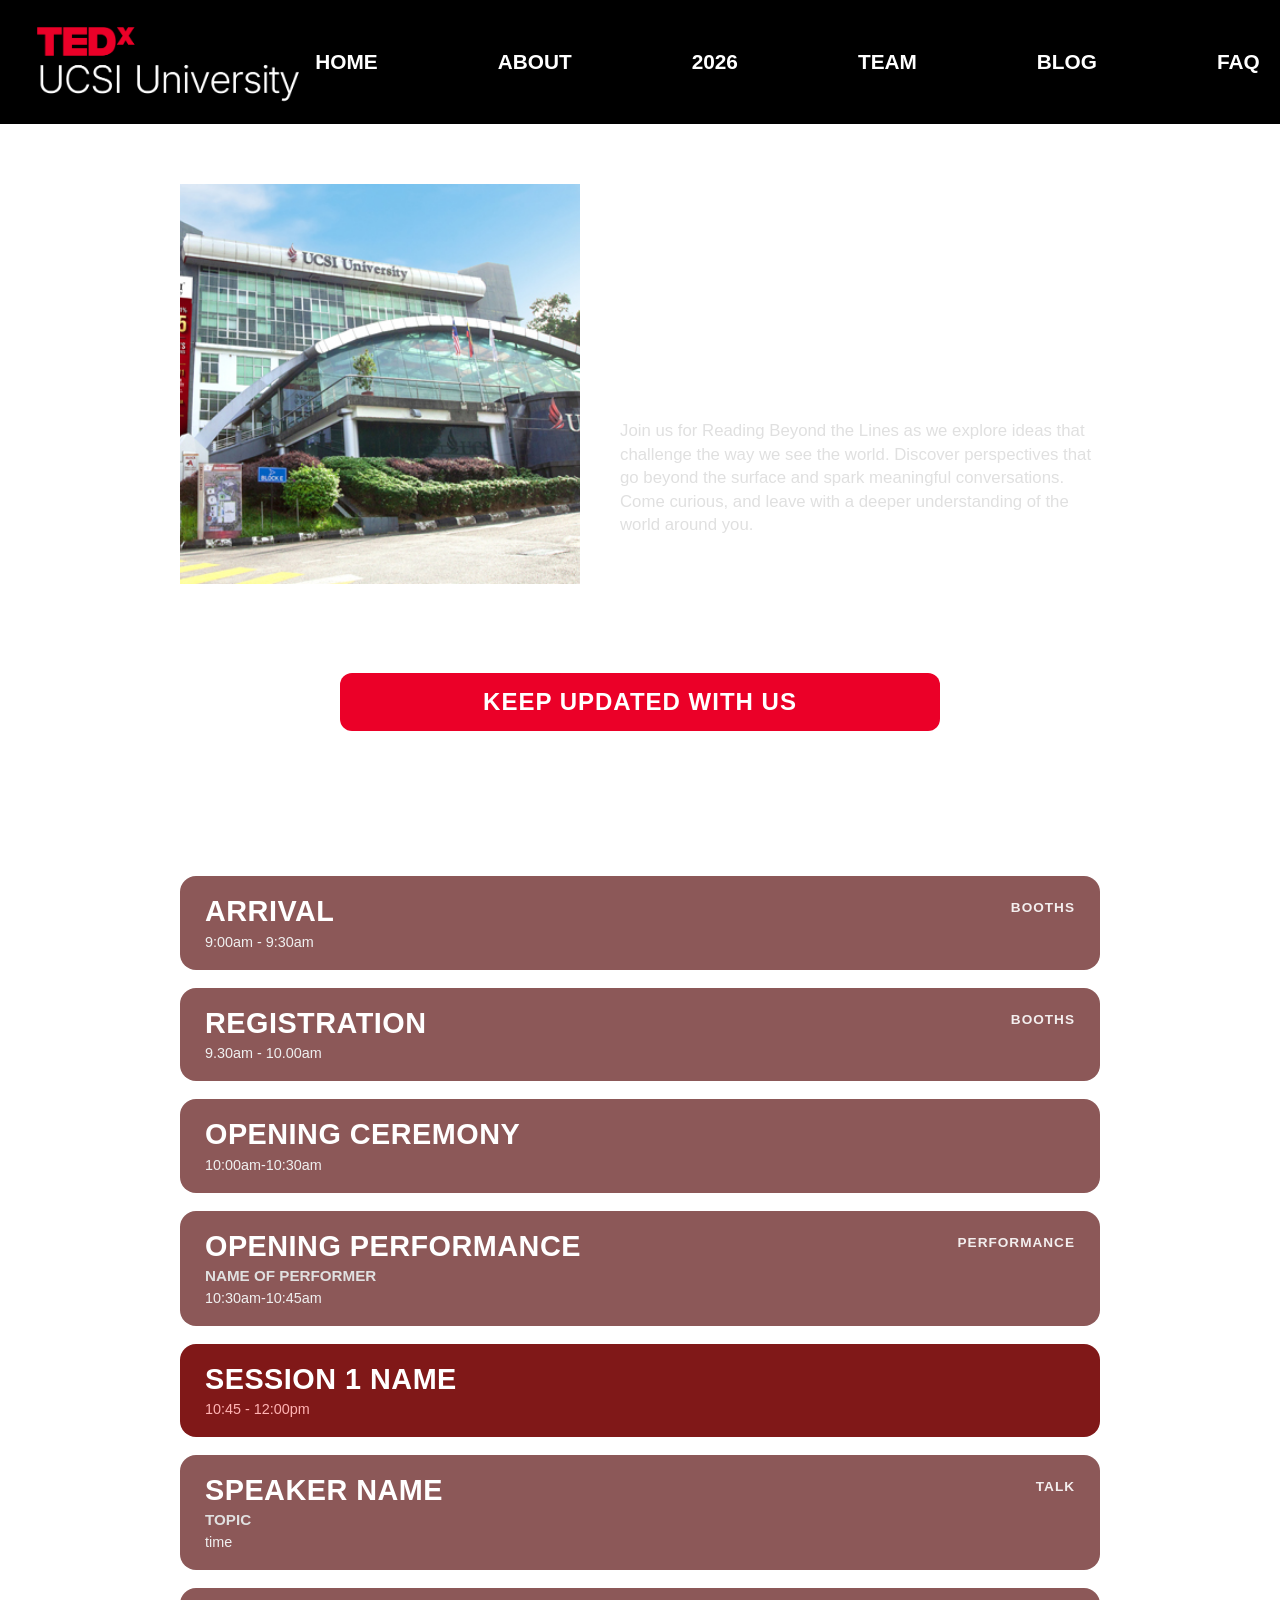
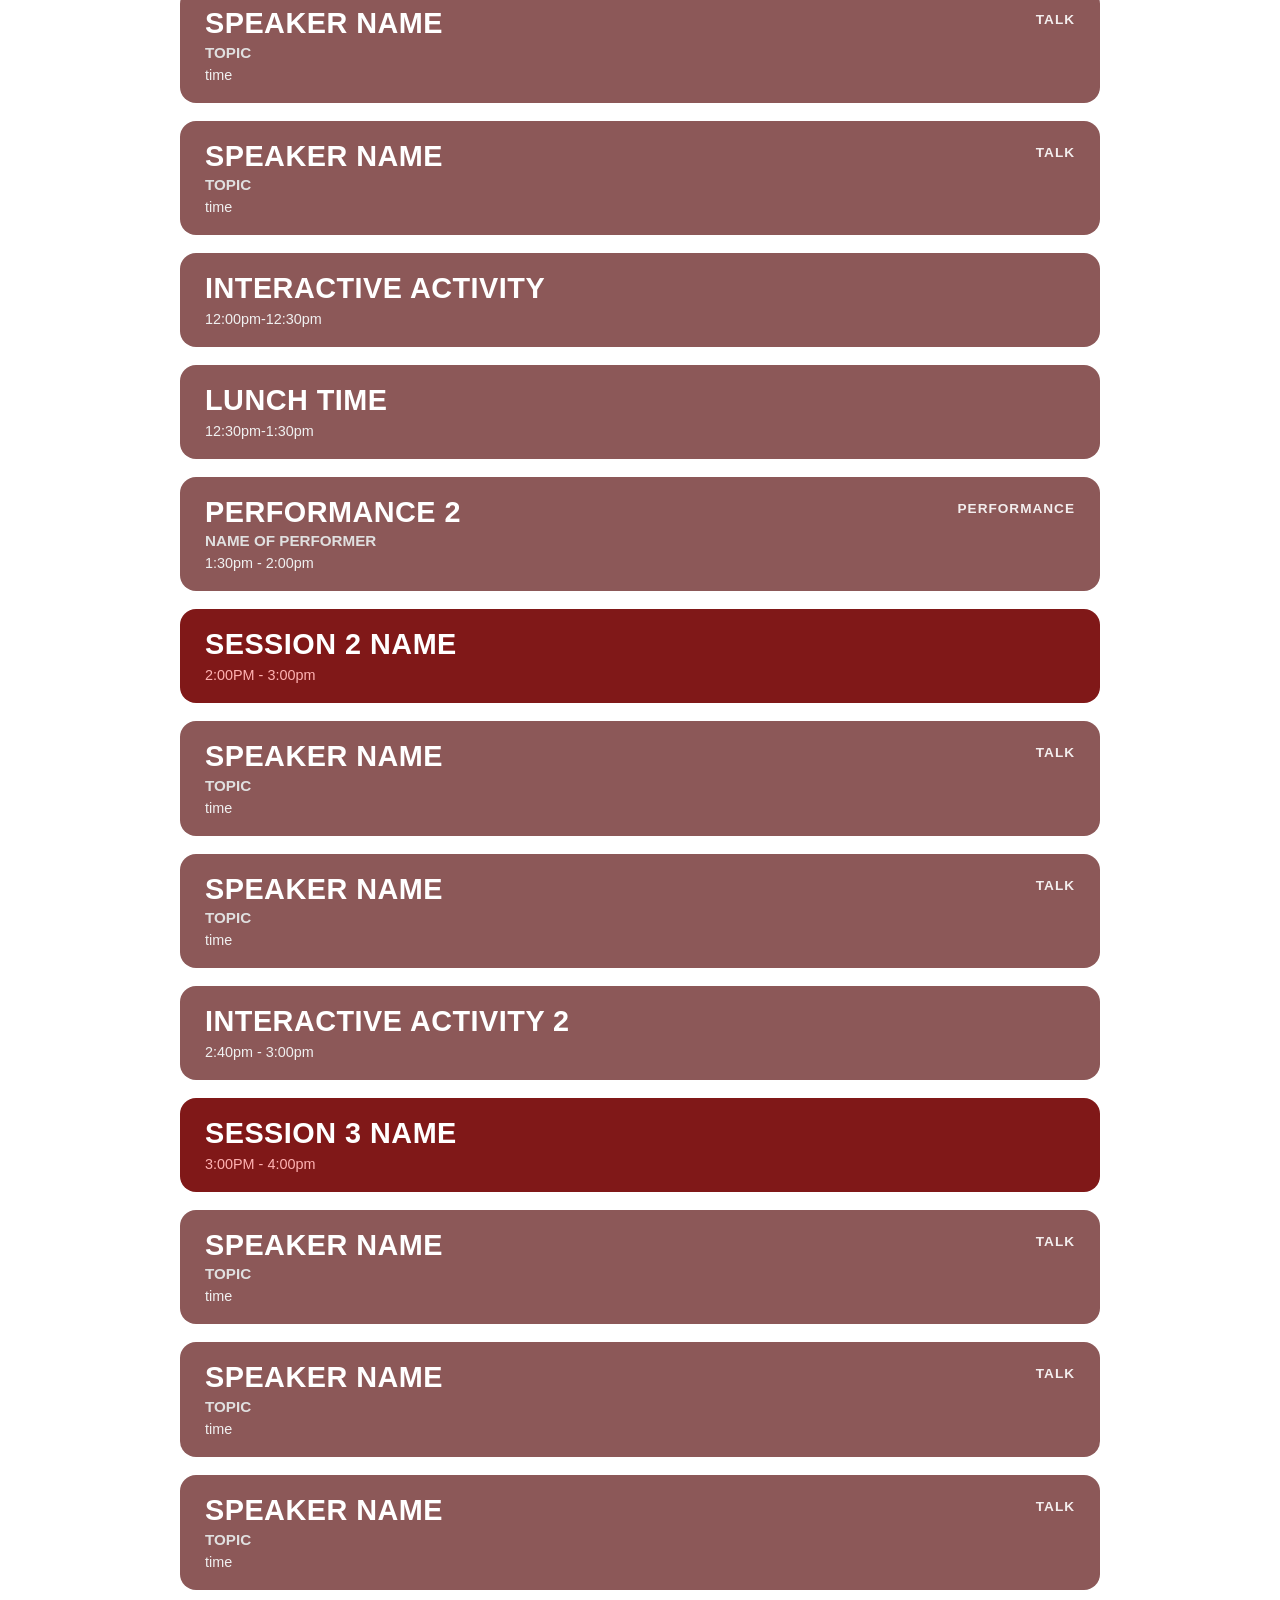
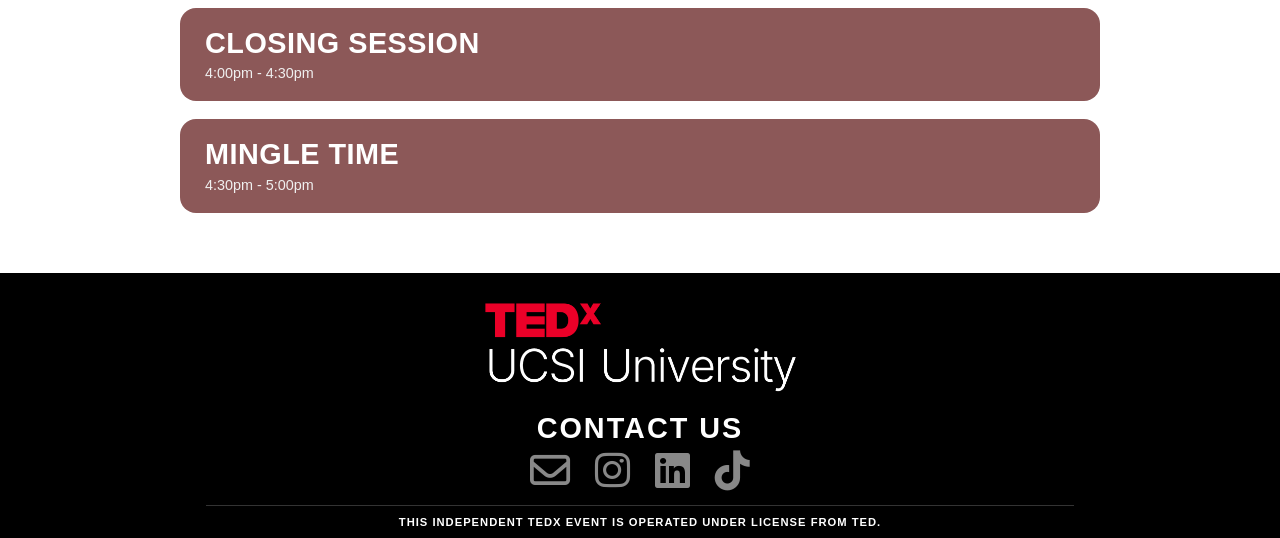
==== commit 6ddf85f9: "Adjusted CSS for buttons, tested output, added link for button to insta" ====
--- a/2026.html
+++ b/2026.html
@@ -60,7 +60,7 @@
                     <h1 class="event-highlights">
                         8 SPEAKERS<br>
                         3 SECTION<br>
-                        2 PERFORMANCES<br>
+                        2 PERFORMANCES<br> <!--Need adjust for mobile view to be in the same line-->
                         ACTIVTIES<br>
                         REFRESHMENTS
                     </h1>
@@ -73,7 +73,7 @@
 
             <!-- Centered Register Button -->
             <div class="button-container">
-                <a href="#" class="register-btn">REGISTER NOW</a>
+                <a href="https://www.instagram.com/tedxucsi2026?igsh=a2pyb3RjNTJsa2dx" target="_blank" class="register-btn">KEEP UPDATED WITH US</a> <!--added link to insta page-->
             </div>
         </section>
         
--- a/CSS/2026Page.css
+++ b/CSS/2026Page.css
@@ -104,7 +104,7 @@
     display: inline-block;
     width: 100%;
     max-width: 600px;
-    background-color: #801818;
+    background-color: #eb0028; /*updated the color*/
     color: #ffffff;
     text-decoration: none;
     text-align: center;
@@ -118,7 +118,9 @@
 }
 
 .register-btn:hover {
-    background-color: #991f1f;
+    background-color: #eb0028; /*updated the color*/
+    transform: scale(1.02); /*Added transform scale*/
+
 }
 
 /* Schedule Section Styles */
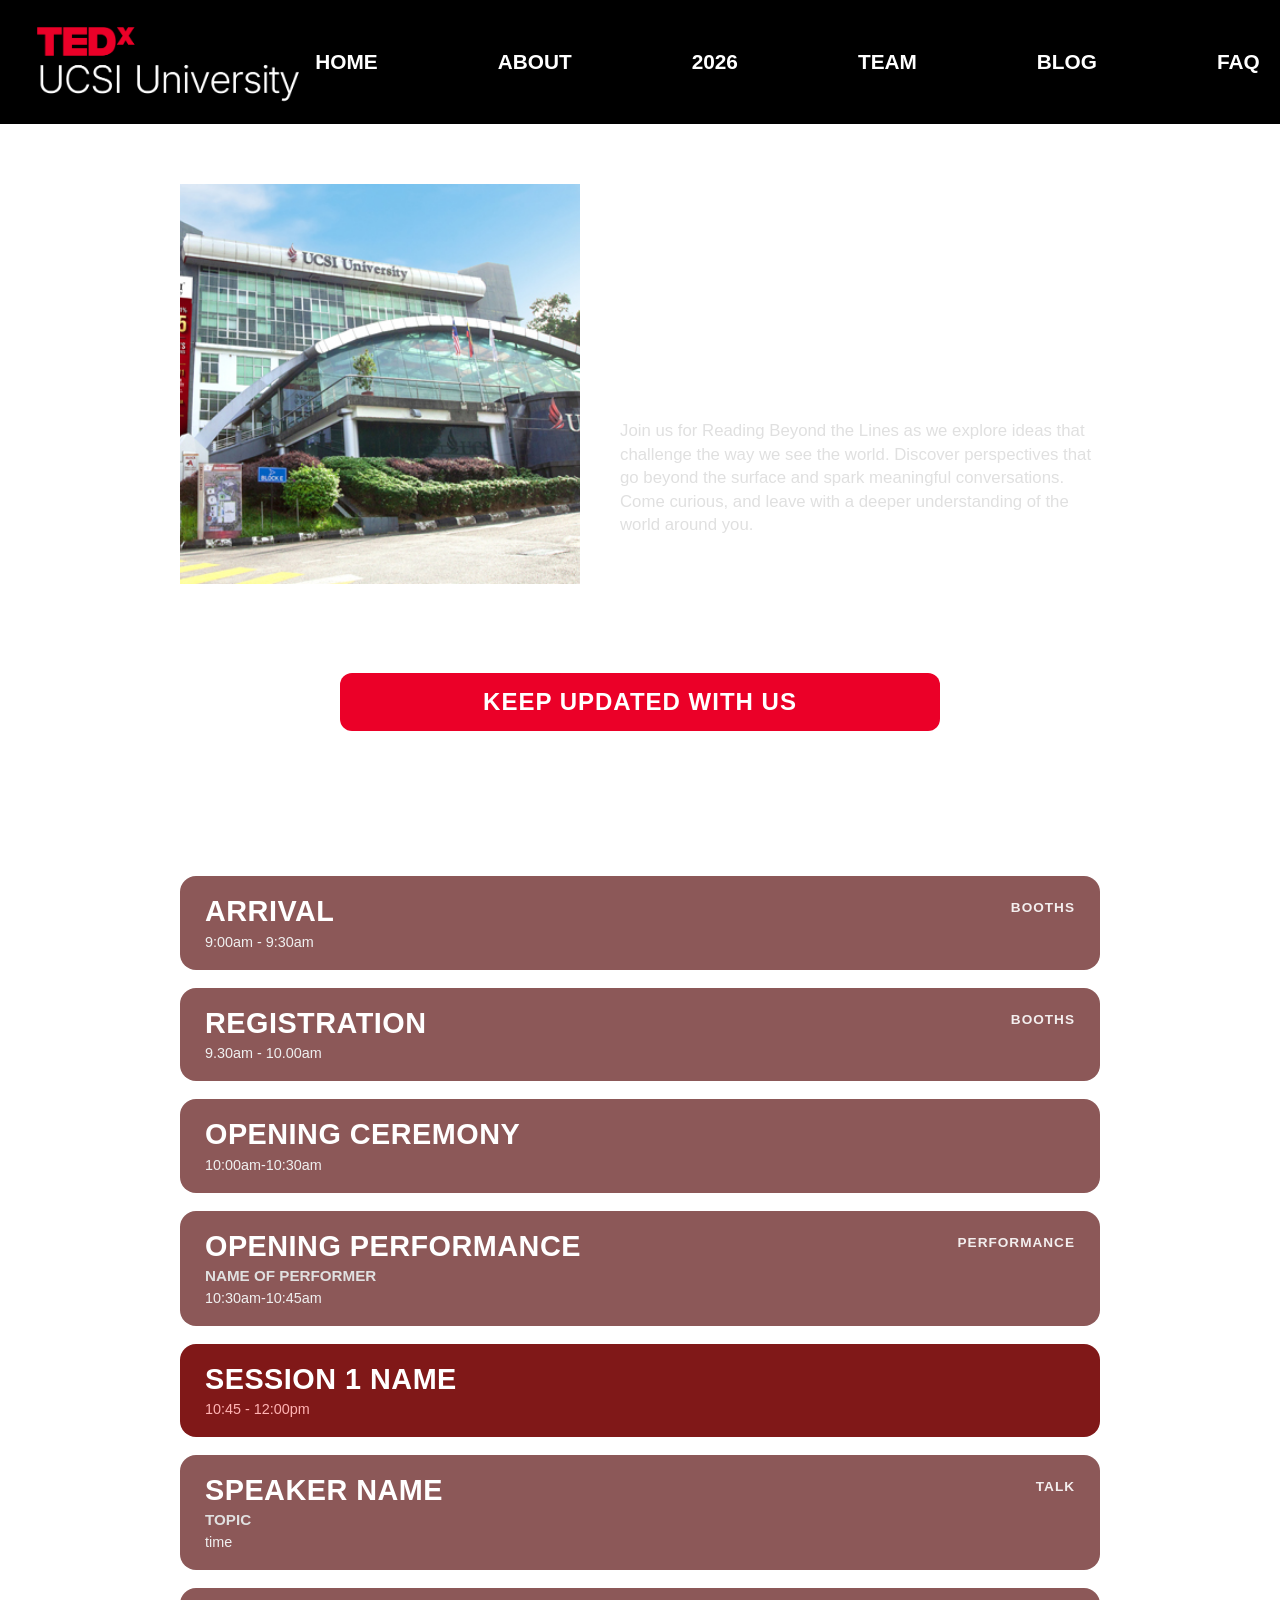
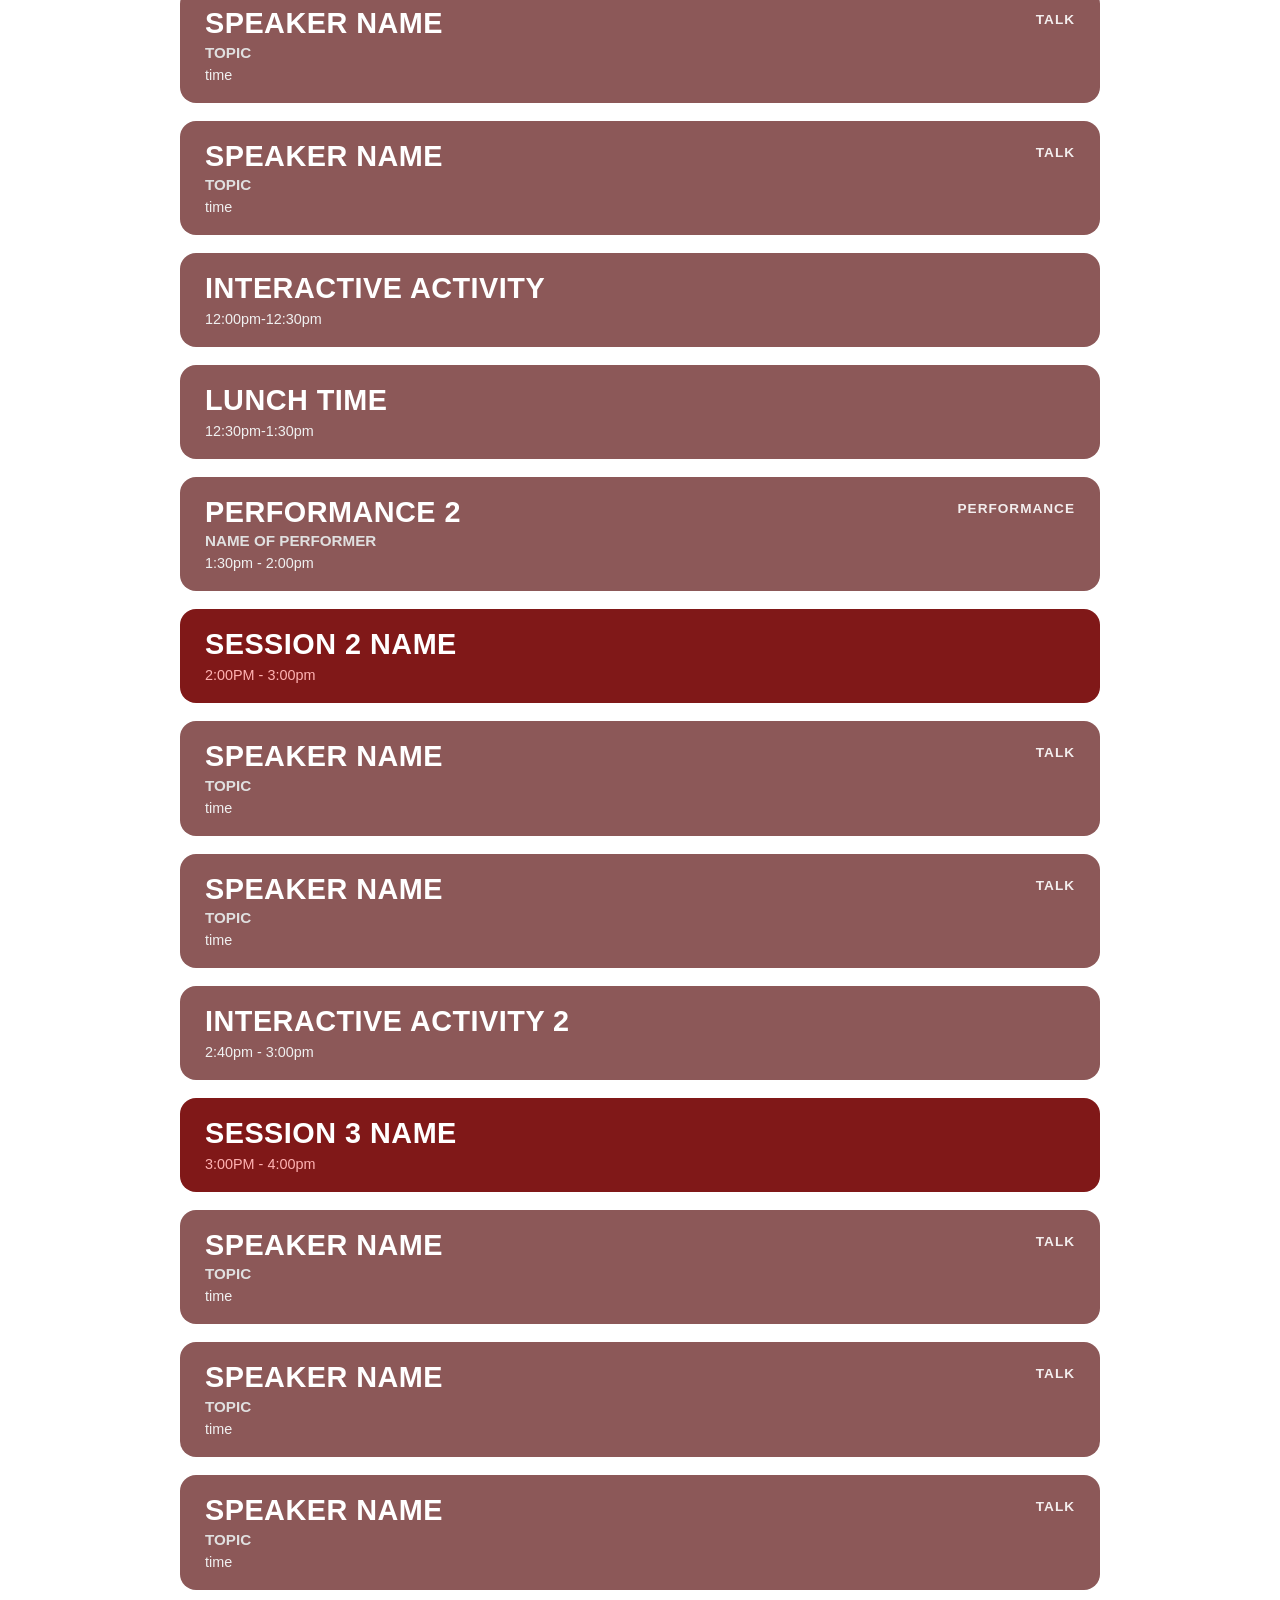
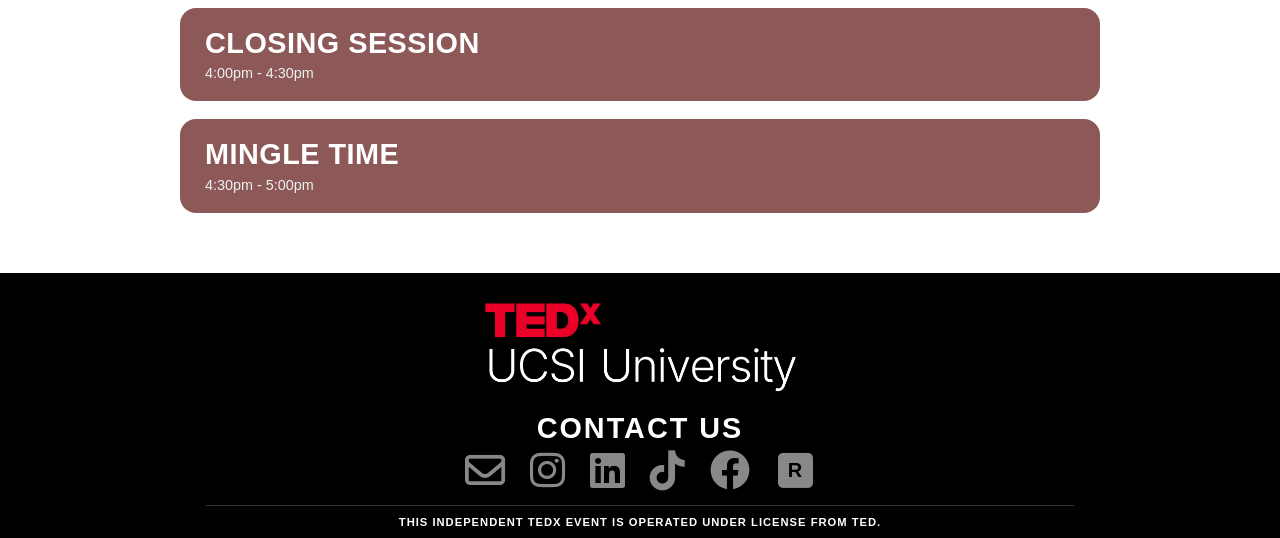
==== commit 68bfdc0a: "Updated footer with facebook and rednote logo. Updated linkedin link and assigned facebook and redno" ====
--- a/2026.html
+++ b/2026.html
@@ -405,8 +405,15 @@
                 <div class="social-media-icons">
                     <a href="mailto:tedxucsi2026@gmail.com" target="_blank"><i class="fa-regular fa-envelope"></i></a>
                     <a href="https://www.instagram.com/tedxucsi2026?igsh=a2pyb3RjNTJsa2dx"  target="_blank"><i class="fa-brands fa-instagram"></i></a>
-                    <a href="https://www.linkedin.com/in/tedx-ucsi-university-1381083b3/"  target="_blank"><i class="fa-brands fa-linkedin"></i></a>
+                    <a href="https://www.linkedin.com/in/tedxucsi-university-1381083b3"  target="_blank"><i class="fa-brands fa-linkedin"></i></a>
                     <a href="https://www.tiktok.com/@tedxucsi20264?_r=1&_t=ZS-96Vn5EjVBw5"  target="_blank"><i class="fa-brands fa-tiktok"></i></a>
+                    <a href="https://www.facebook.com/profile.php?id=61590696416373" target="_blank"><i class="fa-brands fa-facebook"></i></a>
+                    <a href="https://xhslink.com/m/6y8RYC0QHMX" target="_blank" class="rednote-icon-btn">
+                        <span class="rednote-fa-wrapper">
+                            <i class="fa-solid fa-square"></i>
+                            <span class="rednote-inner-character">R</span>
+                        </span>
+                    </a>
                 </div>
             </div>
 
--- a/CSS/footer.css
+++ b/CSS/footer.css
@@ -45,7 +45,7 @@
     transition: 0.3s;
 }
 
-.social-media-icons a i:hover {
+.social-media-icons a i:hover .rednote-inner-character .fa-square{
     color: #ffffff;
     transform: scale(1.1);
 }
@@ -60,6 +60,39 @@
     margin-top: 10px;
     width: 70%;
     text-align: center;
+}
+
+.rednote-icon-btn {
+    text-decoration: none;
+    display: inline-block;
+    vertical-align: middle;
+}
+
+.rednote-fa-wrapper {
+    position: relative;
+    display: inline-flex;
+    align-items: center;
+    justify-content: center;
+    width: 2.5rem;  /* Matches your desktop 2.5rem font-size precisely */
+    height: 2.5rem;
+}
+
+/* Forces the solid square background base layer to align with Font Awesome colors */
+.rednote-fa-wrapper .fa-square {
+    font-size: 2.5rem;
+    color: #888888; /* Matches your exact standard icon grey */
+    transition: 0.3s ease;
+}
+
+/* Centers the modern geometric R cleanly inside the frame */
+.rednote-inner-character {
+    position: absolute;
+    font-family: 'Helvetica Neue', Arial, sans-serif;
+    font-size: 1.25rem; /* Balanced proportional layout constraint */
+    font-weight: 900;
+    color: black; /* Cuts out of the grey background container shape beautifully */
+    line-height: 1;
+    user-select: none;
 }
 
 /* ===================================================
@@ -91,4 +124,9 @@
         font-size: 0.55rem; /* FIXED: Made copyright information more subtle */
         line-height: 1.5;
     }
+
+    .rednote-svg-link svg {
+        width: 1.2rem; /* Automatically downscales to match your mobile icon rules */
+        height: 1.2rem;
+    }
 }
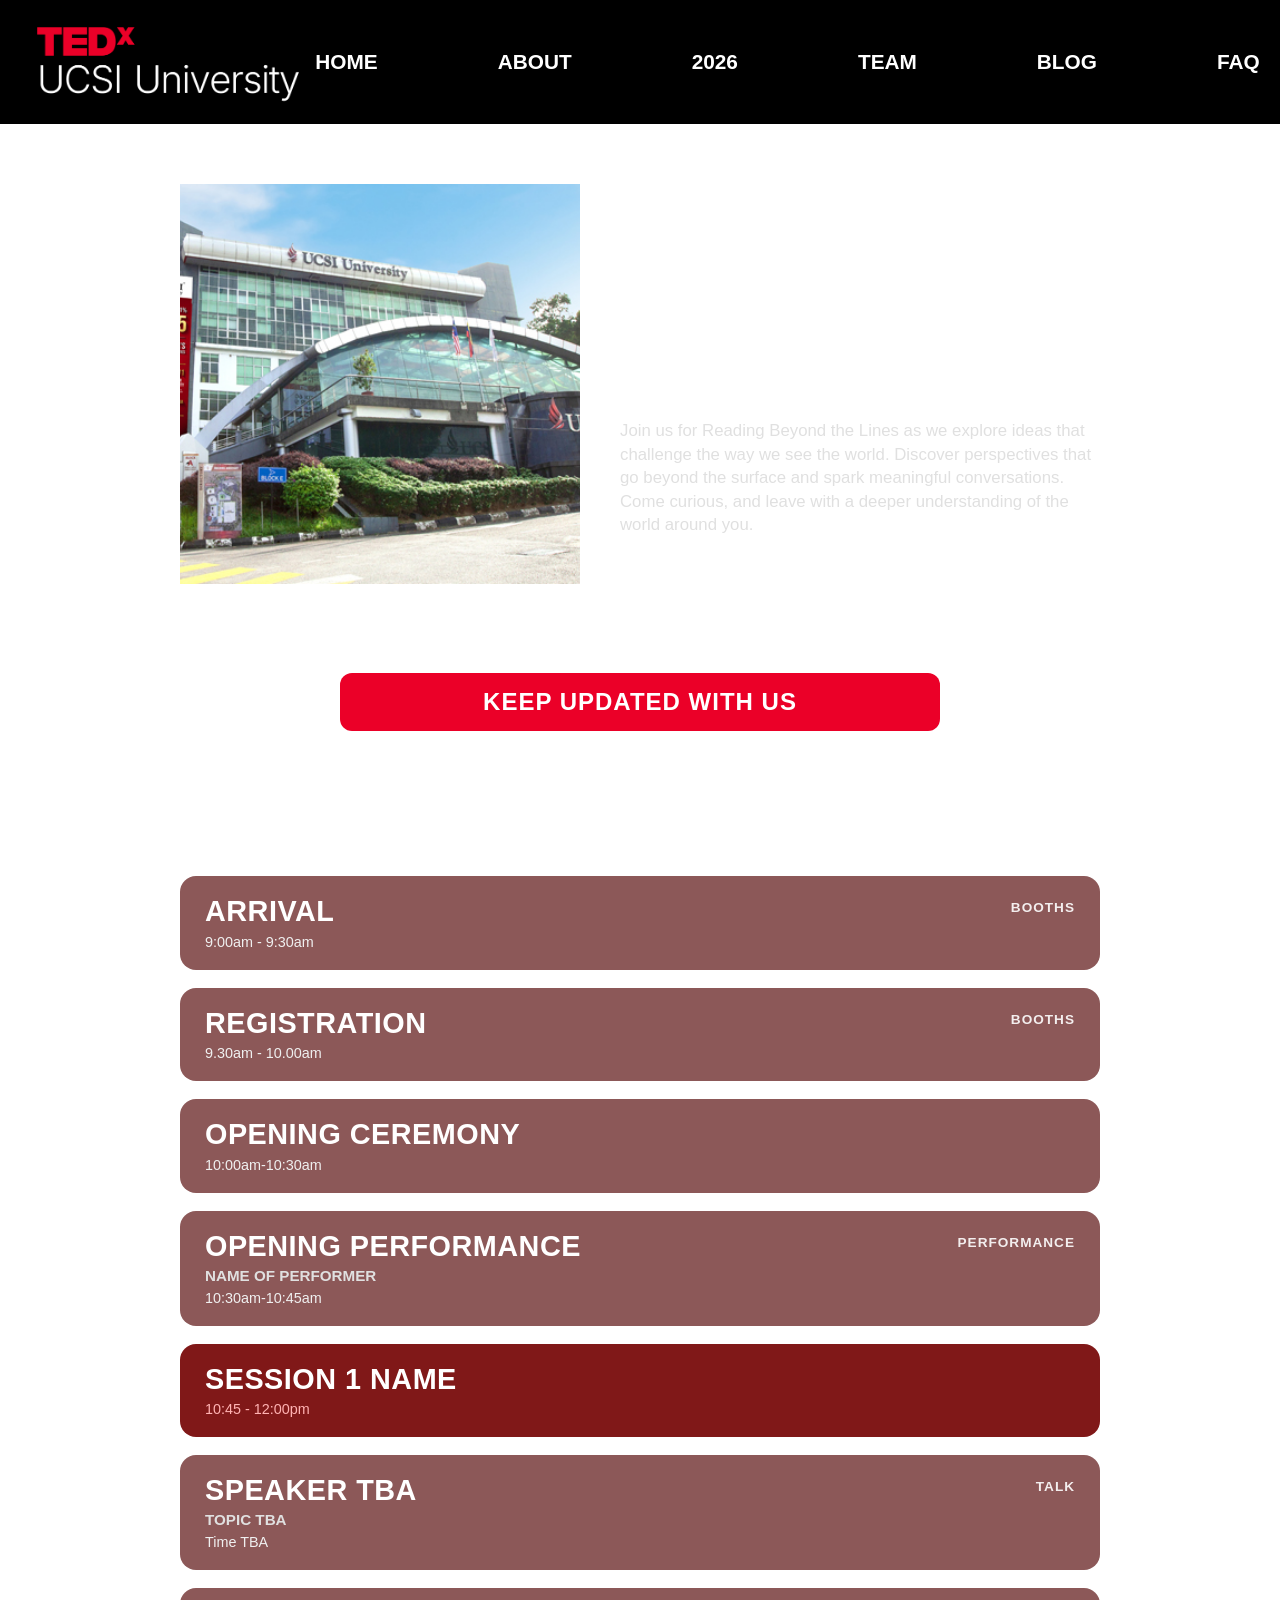
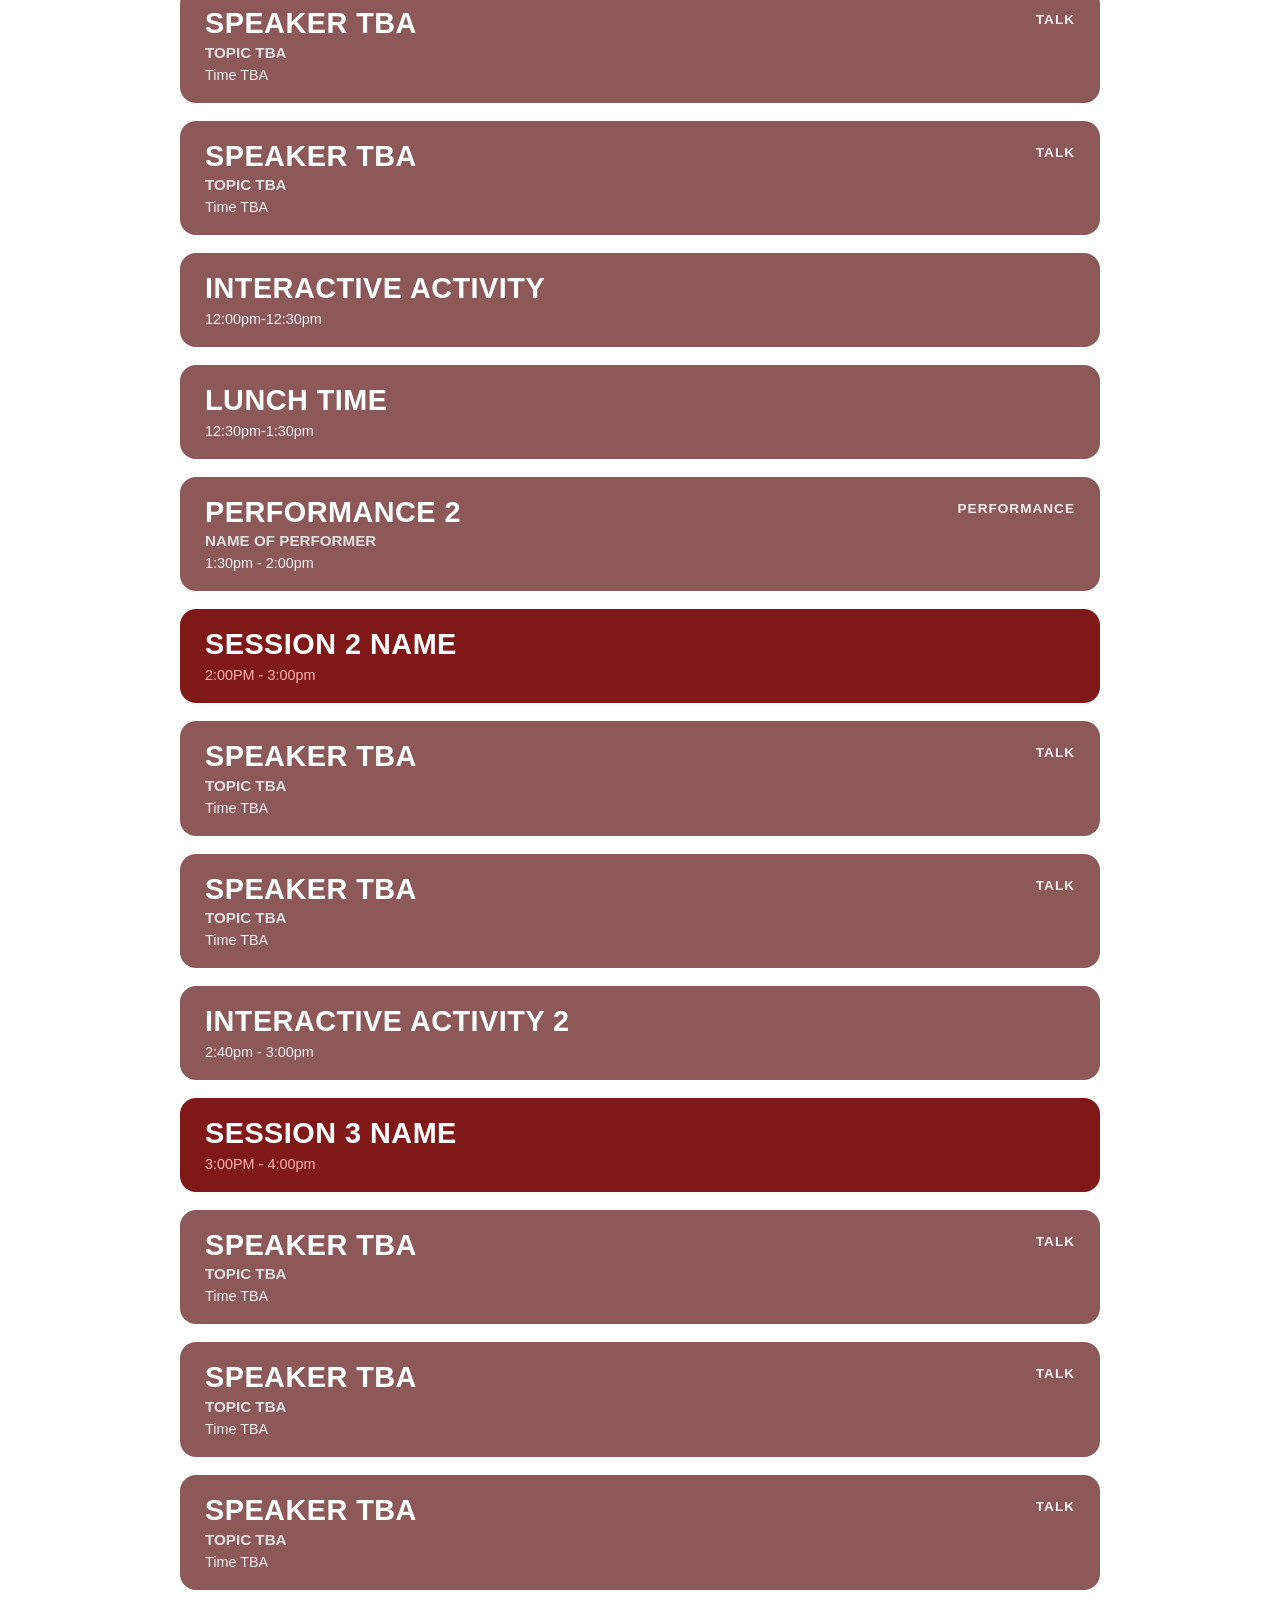
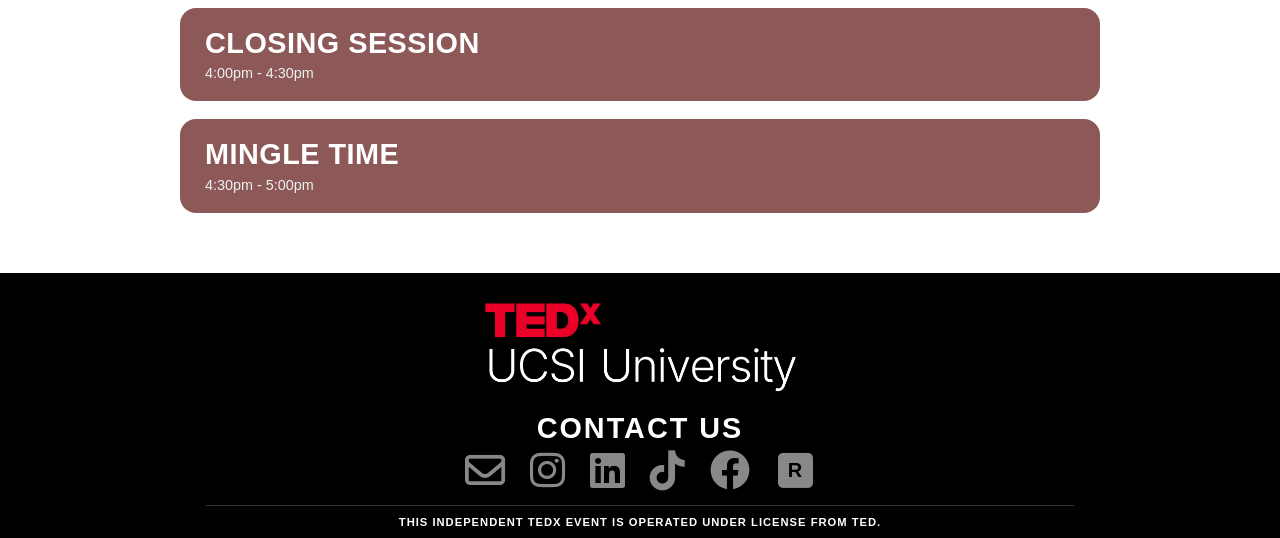
==== commit 4672a8bb: "Editedd 2026 speaker detail to TBA. Adjusted About ted section in about page." ====
--- a/2026.html
+++ b/2026.html
@@ -50,8 +50,8 @@
                         <img src="./resources/About_img_1.png" alt="Main Logo Thingy" class="placeholder-img">
                     </div>
                     <div class="location-info">
-                        <p class="date-text">DATE</p>
-                        <p class="venue-text">UCSI UNIVERSITY, BLOCK G, BLAH BAH</p>
+                        <p class="date-text">DATE: 14 November 2026</p>
+                        <p class="venue-text">UCSI UNIVERSITY, TBA</p>
                     </div>
                 </div>
 
@@ -136,46 +136,46 @@
 
                 <div class="schedule-card variant-light clickable-card" 
                     data-popup-target
-                    data-name="SPEAKER 1"
-                    data-title="Thier title: professor smt"
-                    data-image="https://picsum.photos/400/400"
-                    data-bio="Professor Smt is an expert in computer science education at UCSI. This talk covers emerging trends in infrastructure, networking, and security frameworks for 2026.">
-                    <div class="card-left">
-                        <h3 class="card-title">SPEAKER NAME</h3>
-                        <p class="card-extra-info">topic</p>
-                        <p class="card-subtitle">time</p>
-                    </div>
-                    <div class="card-right">
-                        <span class="category-tag">TALK</span>
-                    </div>
-                </div>
-
-                <div class="schedule-card variant-light clickable-card" 
-                    data-popup-target
-                    data-name="SPEAKER 2"
-                    data-title="Thier title: professor smt"
-                    data-image="https://picsum.photos/400/400"
-                    data-bio="Professor Smt is an expert in computer science education at UCSI. This talk covers emerging trends in infrastructure, networking, and security frameworks for 2026.">
-                    <div class="card-left">
-                        <h3 class="card-title">SPEAKER NAME</h3>
-                        <p class="card-extra-info">topic</p>
-                        <p class="card-subtitle">time</p>
-                    </div>
-                    <div class="card-right">
-                        <span class="category-tag">TALK</span>
-                    </div>
-                </div>
-
-                <div class="schedule-card variant-light clickable-card" 
-                    data-popup-target
-                    data-name="SPEAKER 3"
-                    data-title="Thier title: professor smt"
-                    data-image="https://picsum.photos/400/400"
-                    data-bio="Professor Smt is an expert in computer science education at UCSI. This talk covers emerging trends in infrastructure, networking, and security frameworks for 2026.">
-                    <div class="card-left">
-                        <h3 class="card-title">SPEAKER NAME</h3>
-                        <p class="card-extra-info">topic</p>
-                        <p class="card-subtitle">time</p>
+                    data-name="SPEAKER 1 (TBA)"
+                    data-title="Thier title: (TBA)"
+                    data-image="https://picsum.photos/400/400"
+                    data-bio="(TBA)">
+                    <div class="card-left">
+                        <h3 class="card-title">SPEAKER TBA</h3>
+                        <p class="card-extra-info">Topic TBA</p>
+                        <p class="card-subtitle">Time TBA</p>
+                    </div>
+                    <div class="card-right">
+                        <span class="category-tag">TALK</span>
+                    </div>
+                </div>
+
+                <div class="schedule-card variant-light clickable-card" 
+                    data-popup-target
+                    data-name="SPEAKER 2 (TBA)"
+                    data-title="Thier title: TBA"
+                    data-image="https://picsum.photos/400/400"
+                    data-bio="TBA">
+                    <div class="card-left">
+                        <h3 class="card-title">SPEAKER TBA</h3>
+                        <p class="card-extra-info">Topic TBA</p>
+                        <p class="card-subtitle">Time TBA</p>
+                    </div>
+                    <div class="card-right">
+                        <span class="category-tag">TALK</span>
+                    </div>
+                </div>
+
+                <div class="schedule-card variant-light clickable-card" 
+                    data-popup-target
+                    data-name="SPEAKER 3 (TBA)"
+                    data-title="Thier title: TBA"
+                    data-image="https://picsum.photos/400/400"
+                    data-bio="TBA">
+                    <div class="card-left">
+                        <h3 class="card-title">SPEAKER TBA</h3>
+                        <p class="card-extra-info">Topic TBA</p>
+                        <p class="card-subtitle">Time TBA</p>
                     </div>
                     <div class="card-right">
                         <span class="category-tag">TALK</span>
@@ -200,10 +200,10 @@
 
                 <div class="schedule-card variant-light clickable-card" 
                     data-popup-target
-                    data-name="PERFORMANCE TITLE"
+                    data-name="PERFORMANCE TITLE (TBA)"
                     data-title="By NAME OF PERFORMER"
                     data-image="./resources/About_img_1.png"
-                    data-bio="An acoustic musical performance designed to inspire creative thinking and cultural harmony during the break.">
+                    data-bio="TBA.">
                     <div class="card-left">
                         <h3 class="card-title">PERFORMANCE 2</h3>
                         <p class="card-extra-info">NAME OF PERFORMER</p>
@@ -224,30 +224,30 @@
 
                 <div class="schedule-card variant-light clickable-card" 
                     data-popup-target
-                    data-name="SPEAKER 4"
-                    data-title="Thier title: professor smt"
-                    data-image="https://picsum.photos/400/400"
-                    data-bio="Professor Smt is an expert in computer science education at UCSI. This talk covers emerging trends in infrastructure, networking, and security frameworks for 2026.">
-                    <div class="card-left">
-                        <h3 class="card-title">SPEAKER NAME</h3>
-                        <p class="card-extra-info">topic</p>
-                        <p class="card-subtitle">time</p>
-                    </div>
-                    <div class="card-right">
-                        <span class="category-tag">TALK</span>
-                    </div>
-                </div>
-
-                <div class="schedule-card variant-light clickable-card" 
-                    data-popup-target
-                    data-name="SPEAKER 5"
-                    data-title="Thier title: professor smt"
-                    data-image="https://picsum.photos/400/400"
-                    data-bio="Professor Smt is an expert in computer science education at UCSI. This talk covers emerging trends in infrastructure, networking, and security frameworks for 2026.">
-                    <div class="card-left">
-                        <h3 class="card-title">SPEAKER NAME</h3>
-                        <p class="card-extra-info">topic</p>
-                        <p class="card-subtitle">time</p>
+                    data-name="SPEAKER 4 (TBA)"
+                    data-title="Thier title: TBA"
+                    data-image="https://picsum.photos/400/400"
+                    data-bio="TBA">
+                    <div class="card-left">
+                        <h3 class="card-title">SPEAKER TBA</h3>
+                        <p class="card-extra-info">Topic TBA</p>
+                        <p class="card-subtitle">Time TBA</p>
+                    </div>
+                    <div class="card-right">
+                        <span class="category-tag">TALK</span>
+                    </div>
+                </div>
+
+                <div class="schedule-card variant-light clickable-card" 
+                    data-popup-target
+                    data-name="SPEAKER 5 (TBA)"
+                    data-title="Thier title: TBA"
+                    data-image="https://picsum.photos/400/400"
+                    data-bio="TBA">
+                    <div class="card-left">
+                        <h3 class="card-title">SPEAKER TBA</h3>
+                        <p class="card-extra-info">Topic TBA</p>
+                        <p class="card-subtitle">Time TBA</p>
                     </div>
                     <div class="card-right">
                         <span class="category-tag">TALK</span>
@@ -272,46 +272,46 @@
 
                 <div class="schedule-card variant-light clickable-card" 
                     data-popup-target
-                    data-name="SPEAKER 6"
-                    data-title="Thier title: professor smt"
-                    data-image="https://picsum.photos/400/400"
-                    data-bio="Professor Smt is an expert in computer science education at UCSI. This talk covers emerging trends in infrastructure, networking, and security frameworks for 2026.">
-                    <div class="card-left">
-                        <h3 class="card-title">SPEAKER NAME</h3>
-                        <p class="card-extra-info">topic</p>
-                        <p class="card-subtitle">time</p>
-                    </div>
-                    <div class="card-right">
-                        <span class="category-tag">TALK</span>
-                    </div>
-                </div>
-
-                <div class="schedule-card variant-light clickable-card" 
-                    data-popup-target
-                    data-name="SPEAKER 7"
-                    data-title="Thier title: professor smt"
-                    data-image="https://picsum.photos/400/400"
-                    data-bio="Professor Smt is an expert in computer science education at UCSI. This talk covers emerging trends in infrastructure, networking, and security frameworks for 2026.">
-                    <div class="card-left">
-                        <h3 class="card-title">SPEAKER NAME</h3>
-                        <p class="card-extra-info">topic</p>
-                        <p class="card-subtitle">time</p>
-                    </div>
-                    <div class="card-right">
-                        <span class="category-tag">TALK</span>
-                    </div>
-                </div>
-
-                <div class="schedule-card variant-light clickable-card" 
-                    data-popup-target
-                    data-name="SPEAKER 8"
-                    data-title="Thier title: professor smt"
-                    data-image="https://picsum.photos/400/400"
-                    data-bio="Professor Smt is an expert in computer science education at UCSI. This talk covers emerging trends in infrastructure, networking, and security frameworks for 2026.">
-                    <div class="card-left">
-                        <h3 class="card-title">SPEAKER NAME</h3>
-                        <p class="card-extra-info">topic</p>
-                        <p class="card-subtitle">time</p>
+                    data-name="SPEAKER 6 (TBA)"
+                    data-title="Thier title: TBA"
+                    data-image="https://picsum.photos/400/400"
+                    data-bio="TBA">
+                    <div class="card-left">
+                        <h3 class="card-title">SPEAKER TBA</h3>
+                        <p class="card-extra-info">Topic TBA</p>
+                        <p class="card-subtitle">Time TBA</p>
+                    </div>
+                    <div class="card-right">
+                        <span class="category-tag">TALK</span>
+                    </div>
+                </div>
+
+                <div class="schedule-card variant-light clickable-card" 
+                    data-popup-target
+                    data-name="SPEAKER 7 (TBA)"
+                    data-title="Thier title: TBA"
+                    data-image="https://picsum.photos/400/400"
+                    data-bio="TBA">
+                    <div class="card-left">
+                        <h3 class="card-title">SPEAKER TBA</h3>
+                        <p class="card-extra-info">Topic TBA</p>
+                        <p class="card-subtitle">Time TBA</p>
+                    </div>
+                    <div class="card-right">
+                        <span class="category-tag">TALK</span>
+                    </div>
+                </div>
+
+                <div class="schedule-card variant-light clickable-card" 
+                    data-popup-target
+                    data-name="SPEAKER 8 (TBA)"
+                    data-title="Thier title: TBA"
+                    data-image="https://picsum.photos/400/400"
+                    data-bio="TBA">
+                    <div class="card-left">
+                        <h3 class="card-title">SPEAKER TBA</h3>
+                        <p class="card-extra-info">Topic TBA</p>
+                        <p class="card-subtitle">Time TBA</p>
                     </div>
                     <div class="card-right">
                         <span class="category-tag">TALK</span>
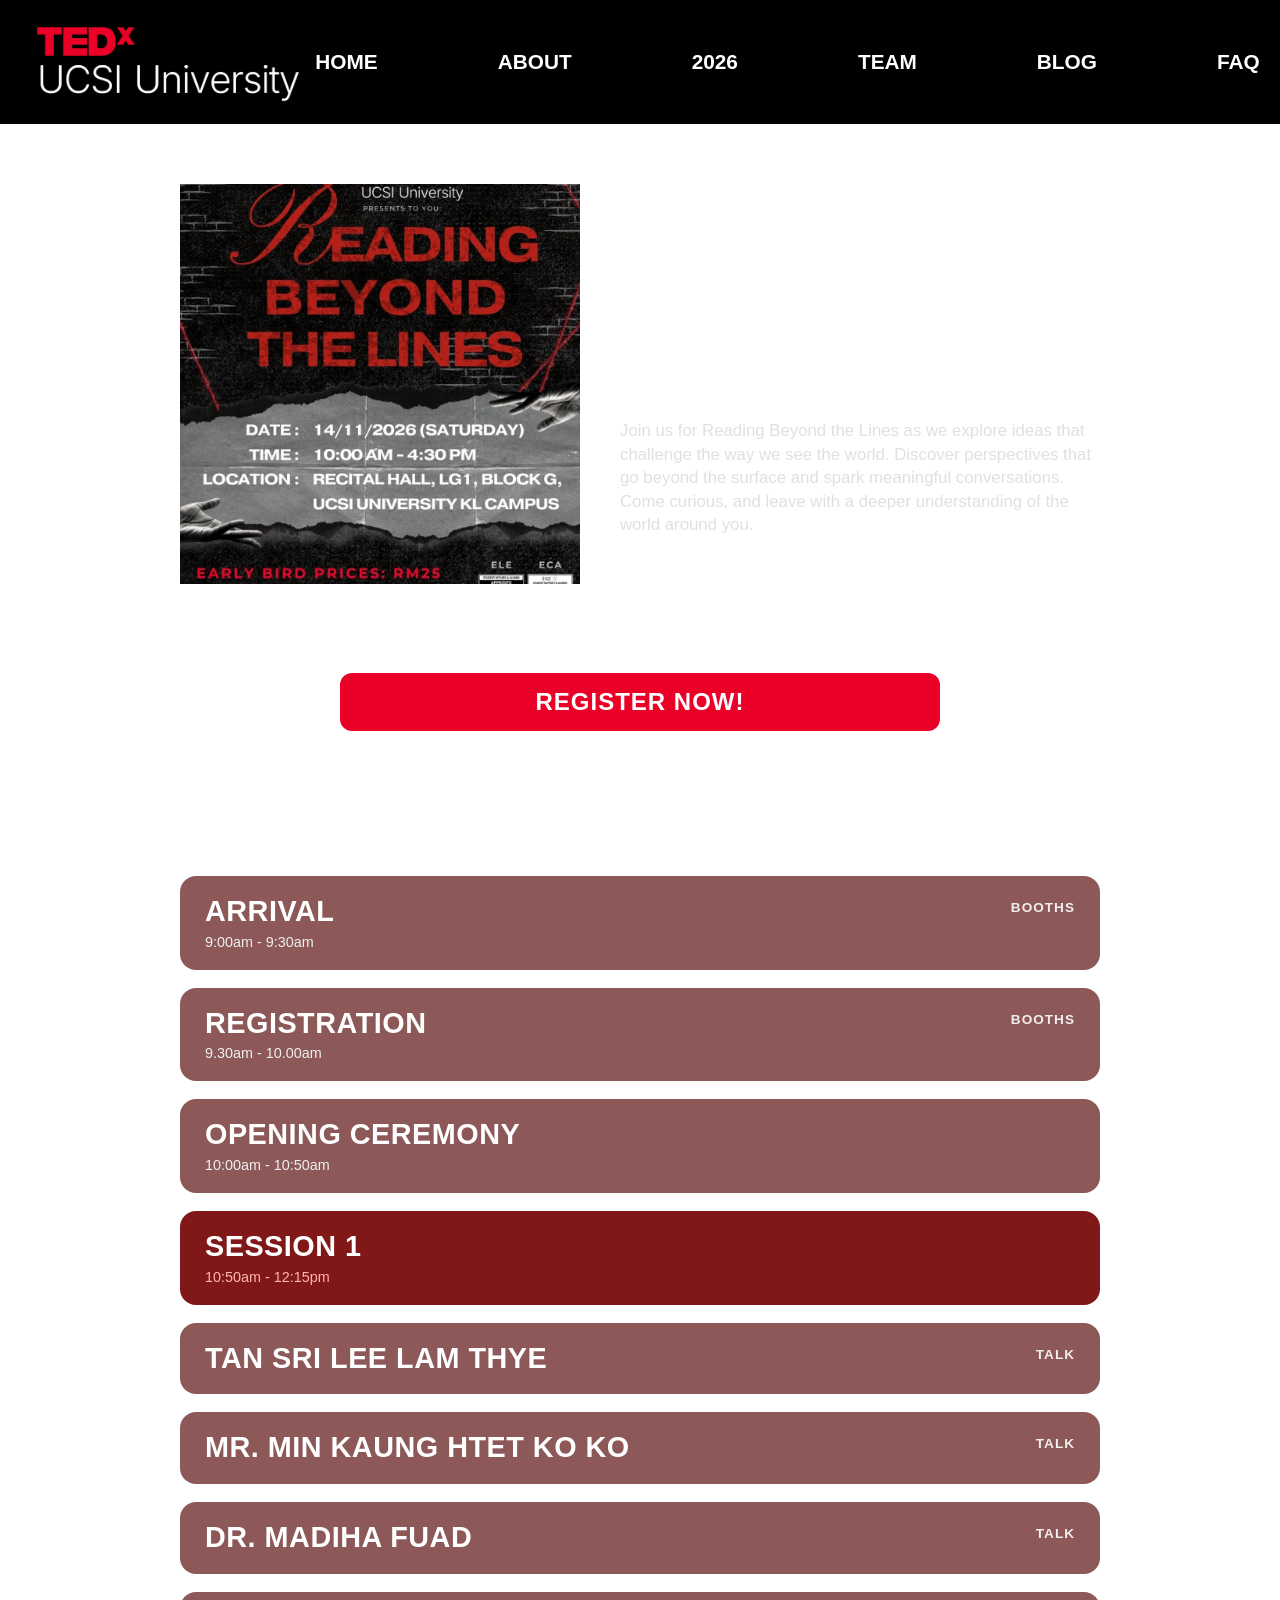
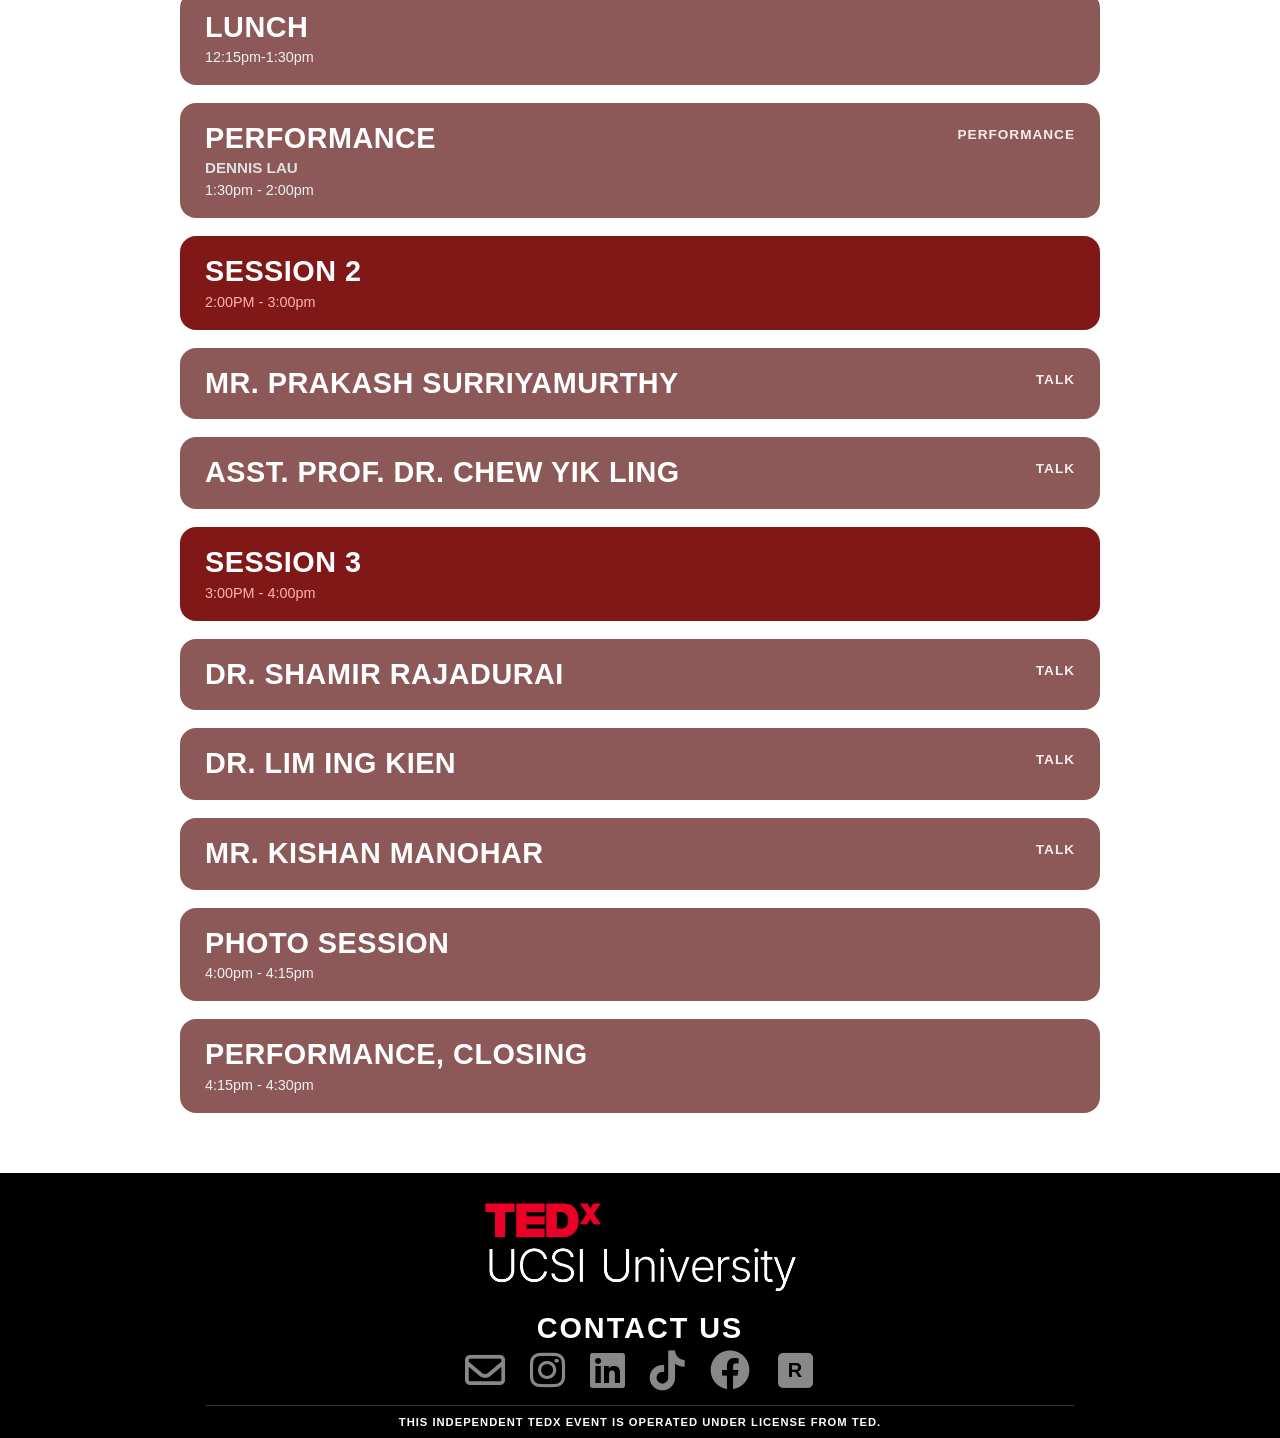
==== commit d5be17f1: "Updated the 2026 page with the latest program flow, speaker details, and performance details. Update" ====
--- a/2026.html
+++ b/2026.html
@@ -33,13 +33,11 @@
                     <li> <a href="./about.html">About</a> </li>
                     <li> <a href="#">2026</a> </li>
                     <li> <a href="./Team.html">Team</a> </li>
-                    <li> <a href="">Blog</a> </li>
+                    <li> <a href="./blog.html">Blog</a> </li>
                     <li> <a href="./FAQ.html">FAQ</a> </li>
                 </ul>
             </nav>
         </header>
-
-        <script src="./Javascript/2026.js"></script>
 
         <section class="hero-section">
             <div class="container">
@@ -47,11 +45,11 @@
                 <!-- Left Column: Image and Location -->
                 <div class="left-col">
                     <div class="image-wrapper">
-                        <img src="./resources/About_img_1.png" alt="Main Logo Thingy" class="placeholder-img">
+                        <img src="./resources/2026 Poster.jpeg" alt="Main Logo Thingy" class="placeholder-img">
                     </div>
                     <div class="location-info">
                         <p class="date-text">DATE: 14 November 2026</p>
-                        <p class="venue-text">UCSI UNIVERSITY, TBA</p>
+                        <p class="venue-text">UCSI UNIVERSITY, BLOCK G, RECITAL HALL</p>
                     </div>
                 </div>
 
@@ -59,10 +57,10 @@
                 <div class="right-col">
                     <h1 class="event-highlights">
                         8 SPEAKERS<br>
-                        3 SECTION<br>
-                        2 PERFORMANCES<br> <!--Need adjust for mobile view to be in the same line-->
+                        2 PERFORMANCES<br>
                         ACTIVTIES<br>
-                        REFRESHMENTS
+                        BOOTHS<br>
+                        LUNCH
                     </h1>
                     <p class="event-description">
                         Join us for Reading Beyond the Lines as we explore ideas that challenge the way we see the world. Discover perspectives that go beyond the surface and spark meaningful conversations. Come curious, and leave with a deeper understanding of the world around you.
@@ -73,7 +71,7 @@
 
             <!-- Centered Register Button -->
             <div class="button-container">
-                <a href="https://www.instagram.com/tedxucsi2026?igsh=a2pyb3RjNTJsa2dx" target="_blank" class="register-btn">KEEP UPDATED WITH US</a> <!--added link to insta page-->
+                <a href="https://luma.com/4l2kccr9" target="_blank" class="register-btn">REGISTER NOW!</a> <!--Changed to register link-->
             </div>
         </section>
         
@@ -105,21 +103,87 @@
                 <div class="schedule-card variant-light">
                     <div class="card-left">
                         <h3 class="card-title">OPENING CEREMONY</h3>
-                        <p class="card-subtitle">10:00am-10:30am</p>
-                    </div>
-                    <div class="card-right"></div>
-                </div>
-
-                <div class="schedule-card variant-light clickable-card" 
-                    data-popup-target
-                    data-name="PERFORMANCE TITLE"
-                    data-title="By NAME OF PERFORMER"
-                    data-image="./resources/About_img_1.png"
-                    data-bio="An acoustic musical performance designed to inspire creative thinking and cultural harmony during the break.">
-                    <div class="card-left">
-                        <h3 class="card-title">OPENING PERFORMANCE</h3>
-                        <p class="card-extra-info">NAME OF PERFORMER</p>
-                        <p class="card-subtitle">10:30am-10:45am</p>
+                        <p class="card-subtitle">10:00am - 10:50am</p>
+                    </div>
+                    <div class="card-right"></div>
+                </div>
+
+                <div class="schedule-card variant-dark">
+                    <div class="card-left">
+                        <h3 class="card-title">SESSION 1</h3>
+                        <p class="card-subtitle highlight-time">10:50am - 12:15pm</p>
+                    </div>
+                    <div class="card-right"></div>
+                </div>
+
+                <div class="schedule-card variant-light clickable-card" 
+                    data-popup-target
+                    data-name="Tan Sri Lee Lam Thye"
+                    data-title="A Malaysian social activist and community leader"
+                    data-image="./resources/Speaker & Performance/tan sri.png"
+                    data-bio="Tan Sri Lee Lam Thye is a distinguished Malaysian social activist and community leader renowned for his lifelong commitment to public welfare, national unity, mental health advocacy, occupational safety, and crime prevention. 
+                    <br><br>Beyond his early career as a trade unionist and member of parliament, he has dedicated decades to advancing initiatives that promote a safer, healthier, and more inclusive society.
+                    <br><br>He currently serves as Chairman of the Alliance for a Safe Community and Eco World Foundation, Trustee of the Malaysia Unity Foundation, and Member of the Mental Health Promotion Advisory Council under the Ministry of Health. His enduring dedication to community service and social advocacy continues to inspire efforts towards building a more compassionate, harmonious, and socially responsible Malaysia.">
+                    <div class="card-left">
+                        <h3 class="card-title">Tan Sri Lee Lam Thye</h3>
+                    </div>
+                    <div class="card-right">
+                        <span class="category-tag">TALK</span>
+                    </div>
+                </div>
+
+                <div class="schedule-card variant-light clickable-card" 
+                    data-popup-target
+                    data-name="Mr. Min Kaung Htet Ko Ko"
+                    data-title="Chemical engineering researcher"
+                    data-image="./resources/Speaker & Performance/Min Kaung Htet Ko Ko_TEDxUCSI.png"
+                    data-bio="Mr. Min Kaung Htet Ko Ko pockets ordinary moments like keys for stories first heard as the latch clicks open. 
+                        <br><br>
+                        A chemical engineer, researcher, and poet with roots in Myanmar, Ko Ko believes something extraordinary waits to speak behind the creak of every door.
+                        ">
+                    <div class="card-left">
+                        <h3 class="card-title">Mr. Min Kaung Htet Ko Ko</h3>
+                    </div>
+                    <div class="card-right">
+                        <span class="category-tag">TALK</span>
+                    </div>
+                </div>
+
+                <div class="schedule-card variant-light clickable-card" 
+                    data-popup-target
+                    data-name="Dr. Madiha Fuad"
+                    data-title="CEO & Founder of PlusVibes Group"
+                    data-image="./resources/Speaker & Performance/Dr Madiha Fuad.png"
+                    data-bio="Dr Madiha Fuad is an international speaker and entrepreneur. She was awarded Women of the Future Global 50 Rising Stars in ESG, 2022, ASEAN Women Entrepreneur 2024, Malaysia’s Top 30 Women of Excellence Award 2024, and the MCY Social Entrepreneur Award 2024 for her impactful initiatives in healthtech and was also invited to speak at the Korea APEC Forum and China-ASEAN Women Entrepreneurs Dialogue.
+                        <br><br>
+                        As the Founder and CEO of PlusVibes Group, she embarks on a unique approach to mental healthtech, creating a holistic platform for mental health solutions. PlusVibes has over 60,000 members and has conducted over 25,000 therapy sessions in the past 4 years. Dr Madiha’s forte is on human resource, corporate culture, entrepreneurship, digital healthcare and women empowerment where she conducts workshops for corporate companies, universities and public.
+                        <br><br>
+                        Her appearances in mainstream media and conferences have enabled her to not only create awareness on issues of public interest but also inspire individuals to embark on a self-development journey.">
+                    <div class="card-left">
+                        <h3 class="card-title">Dr. Madiha Fuad</h3>
+                    </div>
+                    <div class="card-right">
+                        <span class="category-tag">TALK</span>
+                    </div>
+                </div>
+
+                <div class="schedule-card variant-light">
+                    <div class="card-left">
+                        <h3 class="card-title">LUNCH</h3>
+                        <p class="card-subtitle">12:15pm-1:30pm</p>
+                    </div>
+                    <div class="card-right"></div>
+                </div>
+
+                <div class="schedule-card variant-light clickable-card" 
+                    data-popup-target
+                    data-name="Dennis Lau"
+                    data-image="./resources/Speaker & Performance/Dennis Lau.jpeg"
+                    data-bio="Dennis Lau is an award-winning Malaysian electric violinist, composer, pianist and music producer known for blending classical musicianship with contemporary sounds. A UCSI University Bachelor of Music graduate, he has performed across five continents and collaborated with renowned artists including Siti Nurhaliza, David Tao and Syafinaz Selamat. His debut album, DiversiFy, was released under Sony Music Malaysia and Singapore in 2009, making him the label’s first local instrumentalist. He also founded Mosaic Entertainment Group and created the sold-out concerts The Phoenix Rising and The Chosen, with the former earning recognition in the Malaysia Book of Records. Beyond performing, Dennis is passionate about mentoring young talents and making music more accessible, having collaborated with Teach For Malaysia through his Give Back movement. Guided by his motto, “Only the Best, Nothing Less”, he continues to inspire others through music, creativity and self-expression.">
+                    <div class="card-left">
+                        <h3 class="card-title">PERFORMANCE</h3>
+                        <p class="card-extra-info">Dennis Lau</p>
+                        <p class="card-subtitle">1:30pm - 2:00pm</p>
                     </div>
                     <div class="card-right">
                         <span class="category-tag">PERFORMANCE</span>
@@ -128,143 +192,51 @@
 
                 <div class="schedule-card variant-dark">
                     <div class="card-left">
-                        <h3 class="card-title">SESSION 1 NAME</h3>
-                        <p class="card-subtitle highlight-time">10:45 - 12:00pm</p>
-                    </div>
-                    <div class="card-right"></div>
-                </div>
-
-                <div class="schedule-card variant-light clickable-card" 
-                    data-popup-target
-                    data-name="SPEAKER 1 (TBA)"
-                    data-title="Thier title: (TBA)"
-                    data-image="https://picsum.photos/400/400"
-                    data-bio="(TBA)">
-                    <div class="card-left">
-                        <h3 class="card-title">SPEAKER TBA</h3>
-                        <p class="card-extra-info">Topic TBA</p>
-                        <p class="card-subtitle">Time TBA</p>
-                    </div>
-                    <div class="card-right">
-                        <span class="category-tag">TALK</span>
-                    </div>
-                </div>
-
-                <div class="schedule-card variant-light clickable-card" 
-                    data-popup-target
-                    data-name="SPEAKER 2 (TBA)"
-                    data-title="Thier title: TBA"
-                    data-image="https://picsum.photos/400/400"
-                    data-bio="TBA">
-                    <div class="card-left">
-                        <h3 class="card-title">SPEAKER TBA</h3>
-                        <p class="card-extra-info">Topic TBA</p>
-                        <p class="card-subtitle">Time TBA</p>
-                    </div>
-                    <div class="card-right">
-                        <span class="category-tag">TALK</span>
-                    </div>
-                </div>
-
-                <div class="schedule-card variant-light clickable-card" 
-                    data-popup-target
-                    data-name="SPEAKER 3 (TBA)"
-                    data-title="Thier title: TBA"
-                    data-image="https://picsum.photos/400/400"
-                    data-bio="TBA">
-                    <div class="card-left">
-                        <h3 class="card-title">SPEAKER TBA</h3>
-                        <p class="card-extra-info">Topic TBA</p>
-                        <p class="card-subtitle">Time TBA</p>
-                    </div>
-                    <div class="card-right">
-                        <span class="category-tag">TALK</span>
-                    </div>
-                </div>
-
-                <div class="schedule-card variant-light">
-                    <div class="card-left">
-                        <h3 class="card-title">INTERACTIVE ACTIVITY</h3>
-                        <p class="card-subtitle">12:00pm-12:30pm</p>
-                    </div>
-                    <div class="card-right"></div>
-                </div>
-
-                <div class="schedule-card variant-light">
-                    <div class="card-left">
-                        <h3 class="card-title">LUNCH TIME</h3>
-                        <p class="card-subtitle">12:30pm-1:30pm</p>
-                    </div>
-                    <div class="card-right"></div>
-                </div>
-
-                <div class="schedule-card variant-light clickable-card" 
-                    data-popup-target
-                    data-name="PERFORMANCE TITLE (TBA)"
-                    data-title="By NAME OF PERFORMER"
-                    data-image="./resources/About_img_1.png"
-                    data-bio="TBA.">
-                    <div class="card-left">
-                        <h3 class="card-title">PERFORMANCE 2</h3>
-                        <p class="card-extra-info">NAME OF PERFORMER</p>
-                        <p class="card-subtitle">1:30pm - 2:00pm</p>
-                    </div>
-                    <div class="card-right">
-                        <span class="category-tag">PERFORMANCE</span>
+                        <h3 class="card-title">SESSION 2</h3>
+                        <p class="card-subtitle highlight-time">2:00PM - 3:00pm</p>
+                    </div>
+                    <div class="card-right"></div>
+                </div>
+
+                <div class="schedule-card variant-light clickable-card" 
+                    data-popup-target
+                    data-name="Mr. Prakash Surriyamurthy"
+                    data-title="A Visually Impaired Tutor & motivational speaker"
+                    data-image="./resources/Speaker & Performance/Prakash Surriyamurthy.png"
+                    data-image-position="top center"
+                    data-bio="Mr. Prakash, commonly referred to as Cikgu Prakash is a Malaysian educator, motivational speaker, and social advocate dedicated to empowering individuals through education and personal development. Born visually impaired, he overcame barriers to education through perseverance, eventually pursuing his studies at Universiti Malaya.
+                        <br><br>
+                        His journey as an empowerment speaker began during his university years, leading to his work with the Educational, Welfare and Research Foundation of Malaysia (EWRF), where he conducted motivational talks and career workshops in schools nationwide. In 2013, he founded ABC Consultancy, which has since organised over 130 motivational programmes to inspire individuals and strengthen communities. Through his work, Cikgu Prakash challenges perceptions of disability and encourages others to look beyond limitations, embrace their potential, and pursue new possibilities.">
+                    <div class="card-left">
+                        <h3 class="card-title">Mr. Prakash Surriyamurthy</h3>
+                    </div>
+                    <div class="card-right">
+                        <span class="category-tag">TALK</span>
+                    </div>
+                </div>
+
+                <div class="schedule-card variant-light clickable-card" 
+                    data-popup-target
+                    data-name="Asst. Prof. Dr. Chew Yik Ling"
+                    data-title="Associate Professor & Department of Pharmaceutical Chemistry at UCSI University"
+                    data-image="./resources/Speaker & Performance/Chew Yik Ling_TEDxUCSI.jpeg"
+                    data-bio="Associate Professor Dr Chew Yik Ling is an educator, researcher, and mentor who is passionate about empowering the next generation.
+                        <br><br>
+                        Actively mentors young people through initiatives such as TalentCorp’s Women-Industry Network and Girls For Girls, supporting them in building confidence, leadership, communication skills, and the courage to explore opportunities beyond their comfort zones.
+                        <br><br>
+                        Believes that education is not simply about academic achievement, but about helping young people recognise strengths they may not yet see in themselves. 
+                        This belief has shaped her journey as an educator and mentor—and inspired her TEDx talk today, “Potential Has No CV.”">
+                    <div class="card-left">
+                        <h3 class="card-title">Asst. Prof. Dr. Chew Yik Ling</h3>
+                    </div>
+                    <div class="card-right">
+                        <span class="category-tag">TALK</span>
                     </div>
                 </div>
 
                 <div class="schedule-card variant-dark">
                     <div class="card-left">
-                        <h3 class="card-title">SESSION 2 NAME</h3>
-                        <p class="card-subtitle highlight-time">2:00PM - 3:00pm</p>
-                    </div>
-                    <div class="card-right"></div>
-                </div>
-
-                <div class="schedule-card variant-light clickable-card" 
-                    data-popup-target
-                    data-name="SPEAKER 4 (TBA)"
-                    data-title="Thier title: TBA"
-                    data-image="https://picsum.photos/400/400"
-                    data-bio="TBA">
-                    <div class="card-left">
-                        <h3 class="card-title">SPEAKER TBA</h3>
-                        <p class="card-extra-info">Topic TBA</p>
-                        <p class="card-subtitle">Time TBA</p>
-                    </div>
-                    <div class="card-right">
-                        <span class="category-tag">TALK</span>
-                    </div>
-                </div>
-
-                <div class="schedule-card variant-light clickable-card" 
-                    data-popup-target
-                    data-name="SPEAKER 5 (TBA)"
-                    data-title="Thier title: TBA"
-                    data-image="https://picsum.photos/400/400"
-                    data-bio="TBA">
-                    <div class="card-left">
-                        <h3 class="card-title">SPEAKER TBA</h3>
-                        <p class="card-extra-info">Topic TBA</p>
-                        <p class="card-subtitle">Time TBA</p>
-                    </div>
-                    <div class="card-right">
-                        <span class="category-tag">TALK</span>
-                    </div>
-                </div>
-
-                <div class="schedule-card variant-light">
-                    <div class="card-left">
-                        <h3 class="card-title">INTERACTIVE ACTIVITY 2</h3>
-                        <p class="card-subtitle">2:40pm - 3:00pm</p>
-                    </div>
-                    <div class="card-right"></div>
-                </div>
-
-                <div class="schedule-card variant-dark">
-                    <div class="card-left">
-                        <h3 class="card-title">SESSION 3 NAME</h3>
+                        <h3 class="card-title">SESSION 3</h3>
                         <p class="card-subtitle highlight-time">3:00PM - 4:00pm</p>
                     </div>
                     <div class="card-right"></div>
@@ -272,64 +244,64 @@
 
                 <div class="schedule-card variant-light clickable-card" 
                     data-popup-target
-                    data-name="SPEAKER 6 (TBA)"
-                    data-title="Thier title: TBA"
-                    data-image="https://picsum.photos/400/400"
-                    data-bio="TBA">
-                    <div class="card-left">
-                        <h3 class="card-title">SPEAKER TBA</h3>
-                        <p class="card-extra-info">Topic TBA</p>
-                        <p class="card-subtitle">Time TBA</p>
-                    </div>
-                    <div class="card-right">
-                        <span class="category-tag">TALK</span>
-                    </div>
-                </div>
-
-                <div class="schedule-card variant-light clickable-card" 
-                    data-popup-target
-                    data-name="SPEAKER 7 (TBA)"
-                    data-title="Thier title: TBA"
-                    data-image="https://picsum.photos/400/400"
-                    data-bio="TBA">
-                    <div class="card-left">
-                        <h3 class="card-title">SPEAKER TBA</h3>
-                        <p class="card-extra-info">Topic TBA</p>
-                        <p class="card-subtitle">Time TBA</p>
-                    </div>
-                    <div class="card-right">
-                        <span class="category-tag">TALK</span>
-                    </div>
-                </div>
-
-                <div class="schedule-card variant-light clickable-card" 
-                    data-popup-target
-                    data-name="SPEAKER 8 (TBA)"
-                    data-title="Thier title: TBA"
-                    data-image="https://picsum.photos/400/400"
-                    data-bio="TBA">
-                    <div class="card-left">
-                        <h3 class="card-title">SPEAKER TBA</h3>
-                        <p class="card-extra-info">Topic TBA</p>
-                        <p class="card-subtitle">Time TBA</p>
-                    </div>
-                    <div class="card-right">
-                        <span class="category-tag">TALK</span>
-                    </div>
-                </div>
-
-                <div class="schedule-card variant-light">
-                    <div class="card-left">
-                        <h3 class="card-title">CLOSING SESSION</h3>
-                        <p class="card-subtitle">4:00pm - 4:30pm</p>
-                    </div>
-                    <div class="card-right"></div>
-                </div>
-
-                <div class="schedule-card variant-light">
-                    <div class="card-left">
-                        <h3 class="card-title">MINGLE TIME</h3>
-                        <p class="card-subtitle">4:30pm - 5:00pm</p>
+                    data-name="Dr. Shamir Rajadurai"
+                    data-title="Founder of Prevent Crime Now & Crime Prevention Specialist"
+                    data-image="./resources/Speaker & Performance/Dr. Shamir Rajadurai.jpeg"
+                    data-bio="Dr Shamir Rajadurai is a criminologist, holding a PhD in Criminology and a Masters in Criminal Justice from Universiti Malaya. 
+                        <br><br>
+                        He is the founder of Prevent Crime Now, a crime prevention specialist. Over the years, he has trained and advised hundreds of organisations and tens of thousands of individuals across Malaysia, Indonesia, Singapore and the Philippines and has worked closely with law enforcement bodies including the Royal Malaysia Police, the Malaysian Anti-Corruption Commission, and the judiciary.
+                        <br><br>
+                        In 2024, he was recognised in the Malaysian Book of Records for his contribution to crime prevention in Malaysia, and in 2025, he was named a WikiImpact100 Impact Maker in Social Justice.">
+                    <div class="card-left">
+                        <h3 class="card-title">Dr. Shamir Rajadurai</h3>
+                    </div>
+                    <div class="card-right">
+                        <span class="category-tag">TALK</span>
+                    </div>
+                </div>
+
+                <div class="schedule-card variant-light clickable-card" 
+                    data-popup-target
+                    data-name="Dr. Lim Ing Kien"
+                    data-title="Dr. Ingky Founder of Ventamin"
+                    data-image="./resources/Speaker & Performance/Dr. Ingky.jpg"
+                    data-bio="Dr. Ingky is a doctor turned entrepreneur and digital educator who has built an audience of over 3 million followers across social media. Having created more than 10,000 educational videos, he is passionate about simplifying complex ideas, understanding human behaviour, and using digital platforms to create meaningful impact.">
+                    <div class="card-left">
+                        <h3 class="card-title">Dr. Lim Ing Kien</h3>
+                    </div>
+                    <div class="card-right">
+                        <span class="category-tag">TALK</span>
+                    </div>
+                </div>
+
+                <div class="schedule-card variant-light clickable-card" 
+                    data-popup-target
+                    data-name="Mr. Kishan Manohar"
+                    data-title="Student at UCSI University"
+                    data-image="./resources/Speaker & Performance/kishan.png"
+                    data-bio="Kishan Manohar is a Supply Chain Operations Management student at UCSI University with a passion for learning, understanding how things work, and connecting with people from diverse backgrounds.
+                        <br><br>    
+                        Beyond academics, he has a keen interest in automobiles, coffee, and music. Kishan is driven by a desire to make a positive difference in people’s lives, while continuously developing himself both personally and professionally. His main quest is to earn his bachelor’s degree and build a future where he can create meaningful impact.">
+                    <div class="card-left">
+                        <h3 class="card-title">Mr. Kishan Manohar</h3>
+                    </div>
+                    <div class="card-right">
+                        <span class="category-tag">TALK</span>
+                    </div>
+                </div>
+
+                <div class="schedule-card variant-light">
+                    <div class="card-left">
+                        <h3 class="card-title">PHOTO SESSION</h3>
+                        <p class="card-subtitle">4:00pm - 4:15pm</p>
+                    </div>
+                    <div class="card-right"></div>
+                </div>
+
+                <div class="schedule-card variant-light">
+                    <div class="card-left">
+                        <h3 class="card-title">PERFORMANCE, CLOSING</h3>
+                        <p class="card-subtitle">4:15pm - 4:30pm</p>
                     </div>
                     <div class="card-right"></div>
                 </div>
--- a/CSS/footer.css
+++ b/CSS/footer.css
@@ -119,14 +119,25 @@
         font-size: 1.2rem; /* FIXED: Adjusted class name match to scale icons down elegantly */
     }
 
+    /* 1. Scales down the Rednote flex wrapper box layout */
+    .rednote-fa-wrapper {
+        width: 1.2rem;
+        height: 1.2rem;
+    }
+
+    /* 2. Scales down the background solid square element */
+    .rednote-fa-wrapper .fa-square {
+        font-size: 1.2rem !important;
+    }
+
+    /* 3. Scales down the inner text character so it stays centered inside the scaled box */
+    .rednote-inner-character {
+        font-size: 0.65rem !important;
+    }
+
     .license-text {
         width: 90%;
         font-size: 0.55rem; /* FIXED: Made copyright information more subtle */
         line-height: 1.5;
     }
-
-    .rednote-svg-link svg {
-        width: 1.2rem; /* Automatically downscales to match your mobile icon rules */
-        height: 1.2rem;
-    }
 }
--- a/CSS/2026Page.css
+++ b/CSS/2026Page.css
@@ -251,7 +251,7 @@
 /* Right Slide-out Panel Content */
 .popup-content {
     width: 100%;
-    max-width: 450px;
+    max-width: 580px;
     height: 100%;
     background-color: #000000;
     color: #ffffff;
@@ -309,6 +309,12 @@
     width: 100%;
     height: 100%;
     object-fit: cover;
+    object-position: center;
+}
+
+/* Ensure Mr. Prakash's portrait focuses on his head */
+.popup-img[src*="Prakash"] {
+    object-position: top center;
 }
 
 .popup-speaker-name {
@@ -318,6 +324,8 @@
     line-height: 1.1;
     letter-spacing: 0.5px;
     margin-bottom: 8px;
+    word-break: normal;
+    overflow-wrap: break-word;
 }
 
 .popup-speaker-title {
@@ -325,6 +333,8 @@
     font-size: 1.1rem;
     color: #cccccc;
     margin-bottom: 35px;
+    word-break: normal;
+    overflow-wrap: break-word;
 }
 
 /* Details Section */
@@ -338,9 +348,11 @@
 .popup-description {
     font-family: 'Arial', sans-serif;
     font-size: 1rem;
-    line-height: 1.5;
-    color: #ffffff;
-    word-break: break-all;
+    line-height: 1.6;
+    color: #ffffff;
+    word-break: normal;
+    overflow-wrap: break-word;
+    word-wrap: break-word;
 }
 
 /* Responsive Configurations */
@@ -376,6 +388,11 @@
         align-self: flex-start;
         padding-top: 0;
     }
+
+    .popup-content {
+        max-width: 100%;
+        padding: 24px;
+    }
 }
 
 @media (max-width: 480px) {
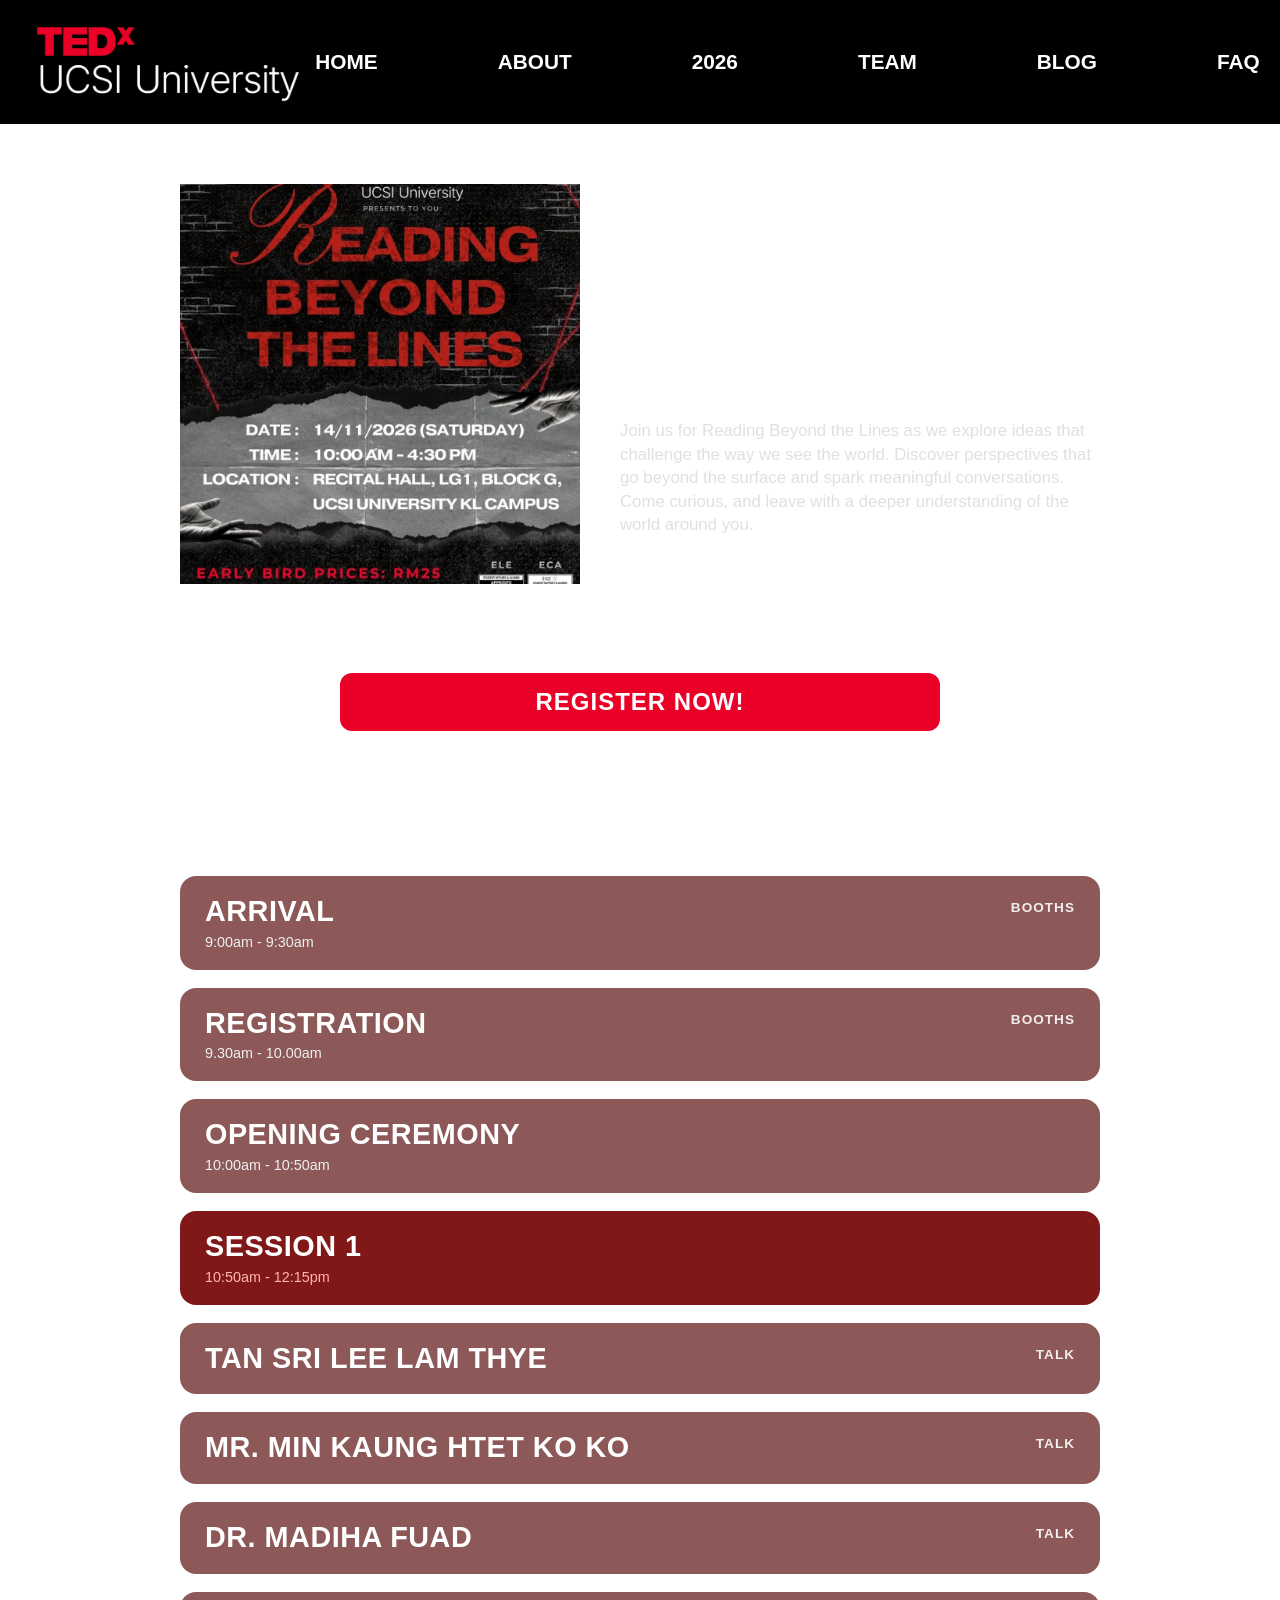
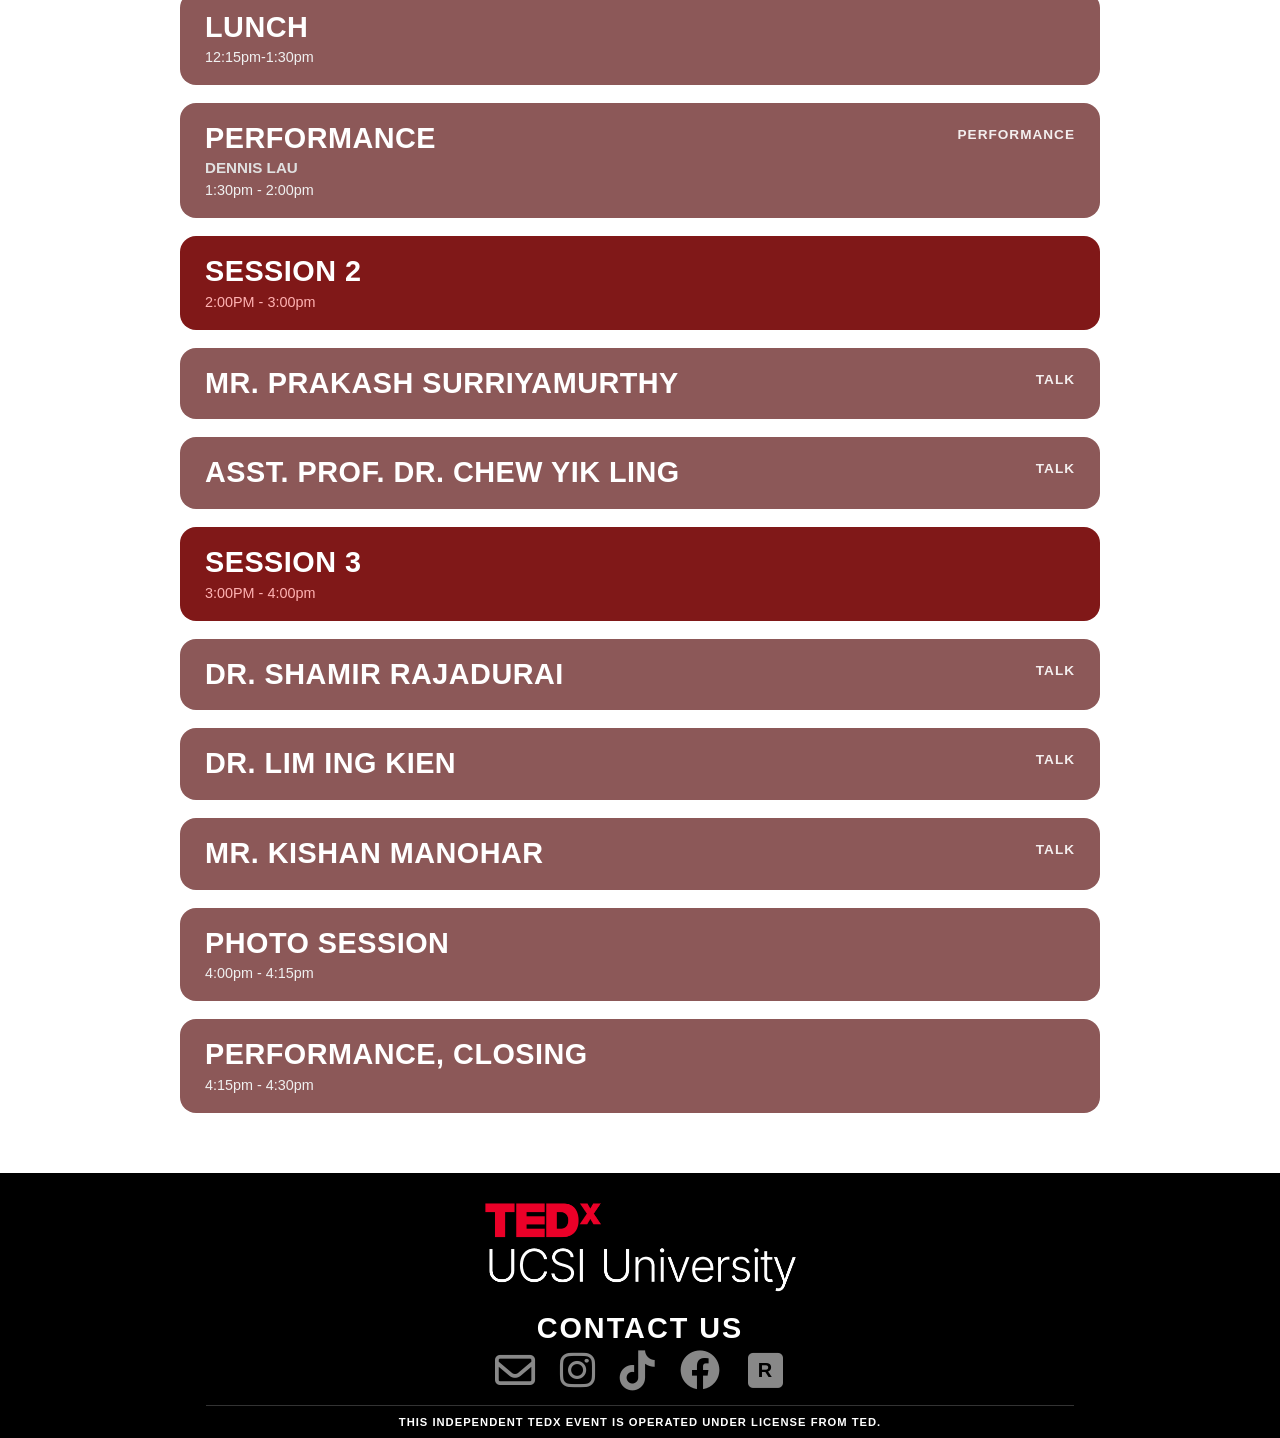
==== commit 8c032469: "Removed Linkedin footer as it is no longer in use" ====
--- a/2026.html
+++ b/2026.html
@@ -377,7 +377,6 @@
                 <div class="social-media-icons">
                     <a href="mailto:tedxucsi2026@gmail.com" target="_blank"><i class="fa-regular fa-envelope"></i></a>
                     <a href="https://www.instagram.com/tedxucsi2026?igsh=a2pyb3RjNTJsa2dx"  target="_blank"><i class="fa-brands fa-instagram"></i></a>
-                    <a href="https://www.linkedin.com/in/tedxucsi-university-1381083b3"  target="_blank"><i class="fa-brands fa-linkedin"></i></a>
                     <a href="https://www.tiktok.com/@tedxucsi20264?_r=1&_t=ZS-96Vn5EjVBw5"  target="_blank"><i class="fa-brands fa-tiktok"></i></a>
                     <a href="https://www.facebook.com/profile.php?id=61590696416373" target="_blank"><i class="fa-brands fa-facebook"></i></a>
                     <a href="https://xhslink.com/m/6y8RYC0QHMX" target="_blank" class="rednote-icon-btn">
